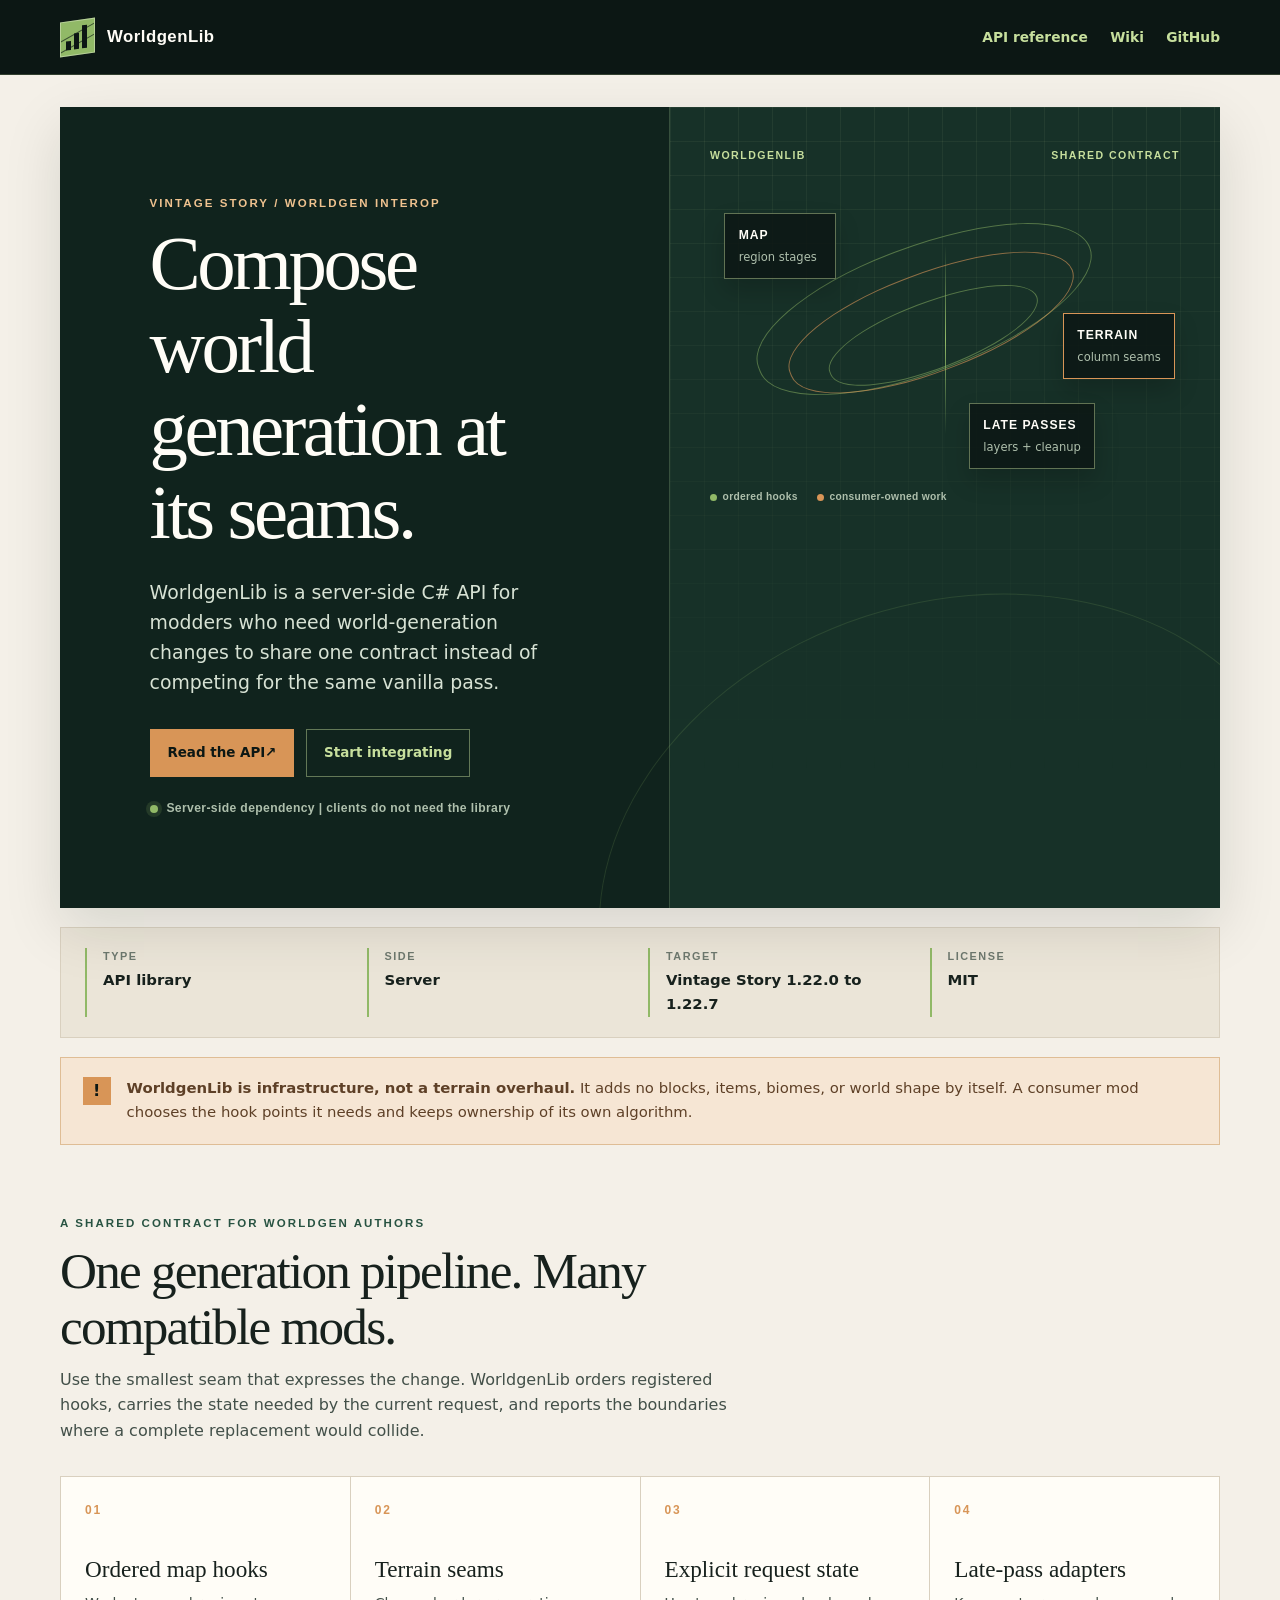
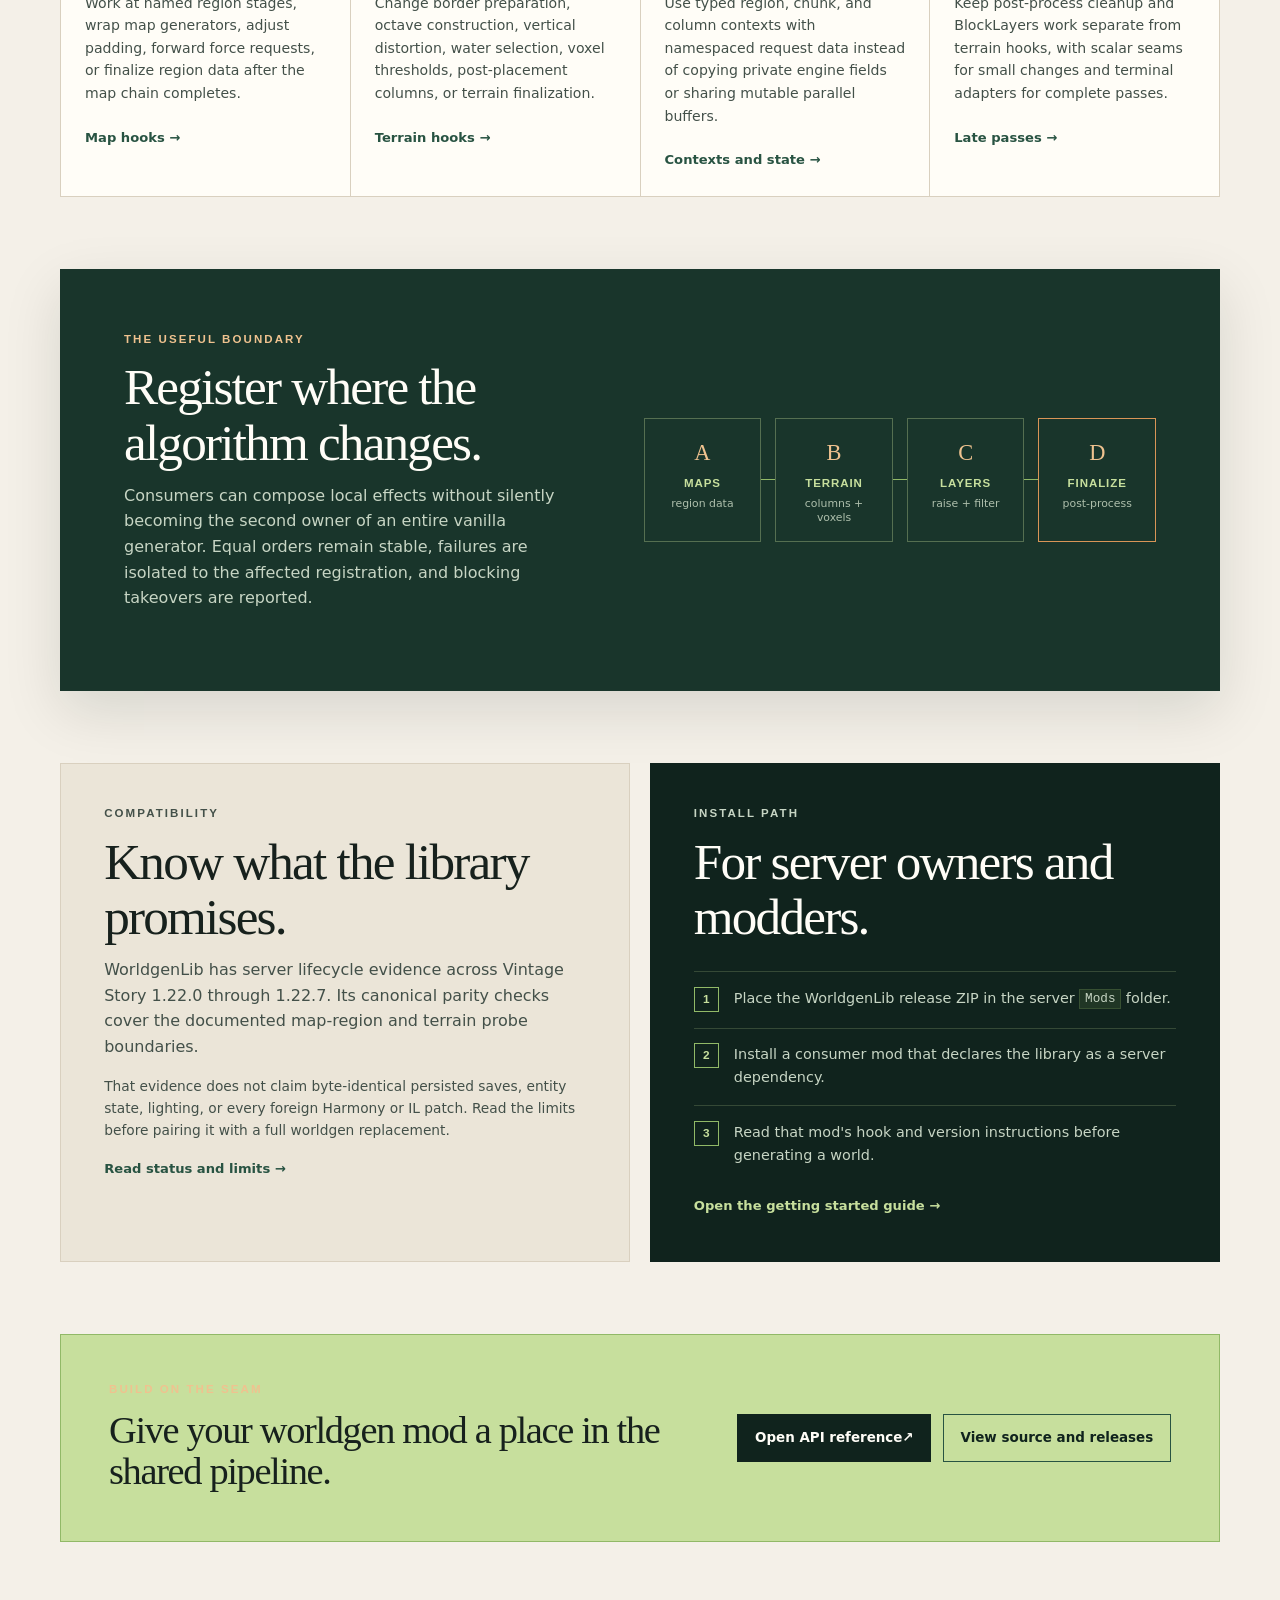
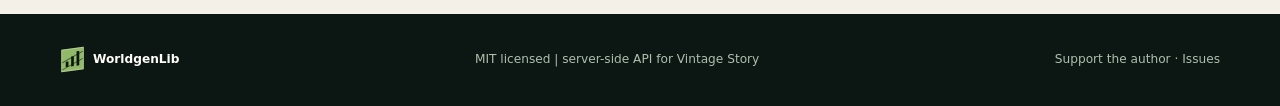
==== docs/site/index.html @ e20d373a "Add WorldgenLib GitHub Pages landing page" ====
<!doctype html>
<html lang="en">
<head>
  <meta charset="utf-8">
  <meta name="viewport" content="width=device-width, initial-scale=1">
  <meta name="description" content="WorldgenLib is a server-side API for Vintage Story modders to compose compatible world generation.">
  <meta name="theme-color" content="#10231d">
  <meta property="og:title" content="WorldgenLib | Worldgen interop for Vintage Story">
  <meta property="og:description" content="A server-side C# API for composing compatible world-generation mods through ordered hook points.">
  <meta property="og:type" content="website">
  <title>WorldgenLib | Worldgen interop for Vintage Story</title>
  <link rel="stylesheet" href="worldgenlib.css">
</head>
<body>
  <a class="skip-link" href="#content">Skip to content</a>

  <header class="site-header">
    <div class="site-header__inner">
      <a class="brand" href="./" aria-label="WorldgenLib home">
        <span class="brand__mark" aria-hidden="true">
          <span></span><span></span><span></span>
        </span>
        <span class="brand__name">WorldgenLib</span>
      </a>
      <nav class="site-nav" aria-label="Primary navigation">
        <a href="./api/index.html">API reference</a>
        <a href="https://github.com/Zaldaryon/WorldgenLib/wiki">Wiki</a>
        <a href="https://github.com/Zaldaryon/WorldgenLib">GitHub</a>
      </nav>
    </div>
  </header>

  <main id="content" class="page-shell">
    <section class="hero" aria-labelledby="hero-title">
      <div class="hero__copy">
        <p class="eyebrow">Vintage Story / worldgen interop</p>
        <h1 id="hero-title">Compose world generation at its seams.</h1>
        <p class="hero__lede">WorldgenLib is a server-side C# API for modders who need world-generation changes to share one contract instead of competing for the same vanilla pass.</p>
        <div class="hero__actions">
          <a class="button button--primary" href="./api/index.html">Read the API <span aria-hidden="true">↗</span></a>
          <a class="button button--quiet" href="https://github.com/Zaldaryon/WorldgenLib/wiki/Getting-Started">Start integrating</a>
        </div>
        <p class="hero__status"><span class="status-dot" aria-hidden="true"></span> Server-side dependency | clients do not need the library</p>
      </div>

      <div class="hero__diagram" aria-label="WorldgenLib connects map, terrain, and late world-generation passes">
        <div class="diagram__topline"><span>WORLDGENLIB</span><span>SHARED CONTRACT</span></div>
        <div class="diagram__field">
          <span class="contour contour--one" aria-hidden="true"></span>
          <span class="contour contour--two" aria-hidden="true"></span>
          <span class="contour contour--three" aria-hidden="true"></span>
          <div class="diagram__axis" aria-hidden="true"></div>
          <div class="diagram__node diagram__node--map"><strong>MAP</strong><small>region stages</small></div>
          <div class="diagram__node diagram__node--terrain"><strong>TERRAIN</strong><small>column seams</small></div>
          <div class="diagram__node diagram__node--late"><strong>LATE PASSES</strong><small>layers + cleanup</small></div>
        </div>
        <div class="diagram__legend"><span><i class="legend-dot legend-dot--green"></i> ordered hooks</span><span><i class="legend-dot legend-dot--amber"></i> consumer-owned work</span></div>
      </div>
    </section>

    <section class="meta-strip" aria-label="WorldgenLib details">
      <dl class="meta-strip__list">
        <div><dt>Type</dt><dd>API library</dd></div>
        <div><dt>Side</dt><dd>Server</dd></div>
        <div><dt>Target</dt><dd>Vintage Story 1.22.0 to 1.22.7</dd></div>
        <div><dt>License</dt><dd>MIT</dd></div>
      </dl>
    </section>

    <section class="notice" aria-label="Library notice">
      <span class="notice__mark" aria-hidden="true">!</span>
      <p><strong>WorldgenLib is infrastructure, not a terrain overhaul.</strong> It adds no blocks, items, biomes, or world shape by itself. A consumer mod chooses the hook points it needs and keeps ownership of its own algorithm.</p>
    </section>

    <section class="section" aria-labelledby="what-title">
      <div class="section-heading">
        <p class="eyebrow eyebrow--dark">A shared contract for worldgen authors</p>
        <h2 id="what-title">One generation pipeline. Many compatible mods.</h2>
        <p>Use the smallest seam that expresses the change. WorldgenLib orders registered hooks, carries the state needed by the current request, and reports the boundaries where a complete replacement would collide.</p>
      </div>

      <div class="feature-grid">
        <article class="feature-card">
          <div class="feature-card__index">01</div>
          <h3>Ordered map hooks</h3>
          <p>Work at named region stages, wrap map generators, adjust padding, forward force requests, or finalize region data after the map chain completes.</p>
          <a href="https://github.com/Zaldaryon/WorldgenLib/wiki/Map-Hooks">Map hooks <span aria-hidden="true">→</span></a>
        </article>
        <article class="feature-card">
          <div class="feature-card__index">02</div>
          <h3>Terrain seams</h3>
          <p>Change border preparation, octave construction, vertical distortion, water selection, voxel thresholds, post-placement columns, or terrain finalization.</p>
          <a href="https://github.com/Zaldaryon/WorldgenLib/wiki/Terrain-Hooks">Terrain hooks <span aria-hidden="true">→</span></a>
        </article>
        <article class="feature-card">
          <div class="feature-card__index">03</div>
          <h3>Explicit request state</h3>
          <p>Use typed region, chunk, and column contexts with namespaced request data instead of copying private engine fields or sharing mutable parallel buffers.</p>
          <a href="https://github.com/Zaldaryon/WorldgenLib/wiki/Contexts-and-State">Contexts and state <span aria-hidden="true">→</span></a>
        </article>
        <article class="feature-card">
          <div class="feature-card__index">04</div>
          <h3>Late-pass adapters</h3>
          <p>Keep post-process cleanup and BlockLayers work separate from terrain hooks, with scalar seams for small changes and terminal adapters for complete passes.</p>
          <a href="https://github.com/Zaldaryon/WorldgenLib/wiki/BlockLayers-and-PostProcess">Late passes <span aria-hidden="true">→</span></a>
        </article>
      </div>
    </section>

    <section class="pipeline-panel" aria-labelledby="pipeline-title">
      <div class="pipeline-panel__intro">
        <p class="eyebrow">The useful boundary</p>
        <h2 id="pipeline-title">Register where the algorithm changes.</h2>
        <p>Consumers can compose local effects without silently becoming the second owner of an entire vanilla generator. Equal orders remain stable, failures are isolated to the affected registration, and blocking takeovers are reported.</p>
      </div>
      <div class="pipeline-rail" role="list" aria-label="WorldgenLib generation stages">
        <div class="pipeline-step" role="listitem"><span class="pipeline-step__number">A</span><strong>MAPS</strong><small>region data</small></div>
        <span class="pipeline-connector" aria-hidden="true"></span>
        <div class="pipeline-step" role="listitem"><span class="pipeline-step__number">B</span><strong>TERRAIN</strong><small>columns + voxels</small></div>
        <span class="pipeline-connector" aria-hidden="true"></span>
        <div class="pipeline-step" role="listitem"><span class="pipeline-step__number">C</span><strong>LAYERS</strong><small>raise + filter</small></div>
        <span class="pipeline-connector" aria-hidden="true"></span>
        <div class="pipeline-step" role="listitem"><span class="pipeline-step__number">D</span><strong>FINALIZE</strong><small>post-process</small></div>
      </div>
    </section>

    <section class="split-section" aria-label="Compatibility and installation">
      <article class="paper-card">
        <p class="eyebrow eyebrow--dark">Compatibility</p>
        <h2>Know what the library promises.</h2>
        <p>WorldgenLib has server lifecycle evidence across Vintage Story 1.22.0 through 1.22.7. Its canonical parity checks cover the documented map-region and terrain probe boundaries.</p>
        <p class="muted">That evidence does not claim byte-identical persisted saves, entity state, lighting, or every foreign Harmony or IL patch. Read the limits before pairing it with a full worldgen replacement.</p>
        <a class="text-link" href="https://github.com/Zaldaryon/WorldgenLib/wiki/Status-and-Limits">Read status and limits <span aria-hidden="true">→</span></a>
      </article>
      <article class="paper-card paper-card--dark">
        <p class="eyebrow">Install path</p>
        <h2>For server owners and modders.</h2>
        <ol class="steps-list">
          <li><span>1</span><p>Place the WorldgenLib release ZIP in the server <code>Mods</code> folder.</p></li>
          <li><span>2</span><p>Install a consumer mod that declares the library as a server dependency.</p></li>
          <li><span>3</span><p>Read that mod's hook and version instructions before generating a world.</p></li>
        </ol>
        <a class="text-link text-link--light" href="https://github.com/Zaldaryon/WorldgenLib/wiki/Getting-Started">Open the getting started guide <span aria-hidden="true">→</span></a>
      </article>
    </section>

    <section class="cta-panel" aria-labelledby="cta-title">
      <div>
        <p class="eyebrow">Build on the seam</p>
        <h2 id="cta-title">Give your worldgen mod a place in the shared pipeline.</h2>
      </div>
      <div class="cta-panel__actions">
        <a class="button button--primary" href="./api/index.html">Open API reference <span aria-hidden="true">↗</span></a>
        <a class="button button--outline" href="https://github.com/Zaldaryon/WorldgenLib">View source and releases</a>
      </div>
    </section>
  </main>

  <footer class="site-footer">
    <div class="site-footer__inner">
      <span class="footer-brand"><span class="brand__mark brand__mark--small" aria-hidden="true"><span></span><span></span><span></span></span> WorldgenLib</span>
      <span>MIT licensed | server-side API for Vintage Story</span>
      <span><a href="https://ko-fi.com/zaldaryon">Support the author</a> <span aria-hidden="true">·</span> <a href="https://github.com/Zaldaryon/WorldgenLib/issues">Issues</a></span>
    </div>
  </footer>
</body>
</html>
---- docs/site/worldgenlib.css ----
:root {
  --forest-950: #0c1714;
  --forest-900: #10231d;
  --forest-800: #19352b;
  --forest-700: #285342;
  --moss-500: #91b967;
  --moss-300: #c7df9d;
  --amber-500: #d89557;
  --amber-300: #efc28f;
  --paper-100: #f4f0e8;
  --paper-200: #ebe5d8;
  --paper-300: #d9d0bf;
  --ink-900: #17211d;
  --ink-700: #435049;
  --ink-500: #6d786e;
  --white: #fffdf7;
  --shadow: 0 20px 55px rgba(12, 23, 20, .12);
  color-scheme: light;
  font-family: "Segoe UI", Aptos, system-ui, sans-serif;
  font-synthesis: none;
}

* {
  box-sizing: border-box;
}

html {
  scroll-behavior: smooth;
}

body {
  margin: 0;
  background: var(--paper-100);
  color: var(--ink-900);
  line-height: 1.6;
  text-rendering: optimizeLegibility;
}

a {
  color: inherit;
}

a:focus-visible,
button:focus-visible {
  outline: 3px solid var(--amber-500);
  outline-offset: 4px;
}

.skip-link {
  position: absolute;
  top: -4rem;
  left: 1rem;
  z-index: 10;
  padding: .65rem .9rem;
  background: var(--amber-300);
  color: var(--forest-950);
  font-weight: 800;
}

.skip-link:focus {
  top: 1rem;
}

.site-header {
  background: var(--forest-950);
  color: var(--white);
  border-bottom: 1px solid rgba(199, 223, 157, .2);
}

.site-header__inner,
.page-shell,
.site-footer__inner {
  width: min(1160px, calc(100% - 3rem));
  margin: 0 auto;
}

.site-header__inner {
  display: flex;
  align-items: center;
  justify-content: space-between;
  min-height: 74px;
  gap: 2rem;
}

.brand,
.site-nav,
.hero__actions,
.diagram__topline,
.diagram__legend,
.cta-panel__actions,
.site-footer__inner,
.footer-brand {
  display: flex;
  align-items: center;
}

.brand {
  gap: .75rem;
  color: var(--white);
  text-decoration: none;
  font-family: "Arial Narrow", "Segoe UI", sans-serif;
  font-weight: 800;
  letter-spacing: .03em;
}

.brand__name {
  font-size: 1.05rem;
}

.brand__mark {
  position: relative;
  display: inline-flex;
  align-items: end;
  gap: 3px;
  width: 35px;
  height: 35px;
  padding: 5px;
  overflow: hidden;
  background: var(--moss-500);
  border: 1px solid rgba(255, 253, 247, .35);
  transform: skewY(-8deg);
}

.brand__mark::before,
.brand__mark::after {
  position: absolute;
  content: "";
  left: -8px;
  width: 54px;
  border-top: 1px solid rgba(12, 23, 20, .65);
  transform: rotate(-23deg);
}

.brand__mark::before {
  top: 10px;
}

.brand__mark::after {
  top: 21px;
}

.brand__mark span {
  position: relative;
  z-index: 1;
  display: block;
  width: 5px;
  background: var(--forest-950);
}

.brand__mark span:nth-child(1) { height: 9px; }
.brand__mark span:nth-child(2) { height: 16px; }
.brand__mark span:nth-child(3) { height: 23px; }

.brand__mark--small {
  width: 25px;
  height: 25px;
  padding: 4px;
  margin-right: .5rem;
  transform: skewY(-8deg) scale(.9);
}

.brand__mark--small::before,
.brand__mark--small::after {
  width: 40px;
}

.brand__mark--small::before { top: 8px; }
.brand__mark--small::after { top: 16px; }
.brand__mark--small span { width: 4px; }
.brand__mark--small span:nth-child(1) { height: 6px; }
.brand__mark--small span:nth-child(2) { height: 11px; }
.brand__mark--small span:nth-child(3) { height: 16px; }

.site-nav {
  gap: 1.4rem;
  color: var(--moss-300);
  font-size: .86rem;
  font-weight: 650;
}

.site-nav a,
.site-footer a {
  text-decoration: none;
}

.site-nav a:hover,
.site-footer a:hover {
  color: var(--amber-300);
}

.page-shell {
  padding: 2rem 0 4.5rem;
}

.hero {
  position: relative;
  display: grid;
  grid-template-columns: minmax(0, 1.05fr) minmax(340px, .95fr);
  min-height: 500px;
  overflow: hidden;
  background: var(--forest-900);
  color: var(--white);
  box-shadow: var(--shadow);
}

.hero::after {
  position: absolute;
  right: -8%;
  bottom: -32%;
  width: 62%;
  height: 70%;
  content: "";
  border: 1px solid rgba(145, 185, 103, .16);
  border-radius: 50%;
  transform: rotate(-18deg);
  pointer-events: none;
}

.hero__copy {
  position: relative;
  z-index: 1;
  align-self: center;
  padding: clamp(2.4rem, 7vw, 5.8rem);
}

.eyebrow {
  margin: 0 0 .8rem;
  color: var(--amber-300);
  font-family: "Arial Narrow", "Segoe UI", sans-serif;
  font-size: .72rem;
  font-weight: 800;
  letter-spacing: .18em;
  line-height: 1.2;
  text-transform: uppercase;
}

.eyebrow--dark {
  color: var(--forest-700);
}

h1,
h2,
h3,
p {
  margin-top: 0;
}

h1,
h2,
h3 {
  font-family: Georgia, "Times New Roman", serif;
  font-weight: 500;
  line-height: 1.08;
}

h1 {
  max-width: 650px;
  margin-bottom: 1.35rem;
  font-size: clamp(3rem, 6vw, 5.65rem);
  letter-spacing: -.045em;
}

.hero__lede {
  max-width: 590px;
  margin-bottom: 2rem;
  color: #d7e2d4;
  font-size: clamp(1rem, 1.5vw, 1.18rem);
}

.hero__actions {
  flex-wrap: wrap;
  gap: .75rem;
  margin-bottom: 1.4rem;
}

.button {
  display: inline-flex;
  align-items: center;
  justify-content: center;
  min-height: 44px;
  padding: .75rem 1.05rem;
  border: 1px solid transparent;
  font-size: .84rem;
  font-weight: 800;
  text-decoration: none;
  transition: transform .18s ease, background-color .18s ease, border-color .18s ease;
}

.button:hover {
  transform: translateY(-2px);
}

.button--primary {
  background: var(--amber-500);
  color: var(--forest-950);
}

.button--primary:hover {
  background: var(--amber-300);
}

.button--quiet {
  border-color: rgba(199, 223, 157, .45);
  color: var(--moss-300);
}

.button--quiet:hover {
  border-color: var(--moss-300);
  color: var(--white);
}

.button--outline {
  border-color: rgba(199, 223, 157, .55);
  color: var(--moss-300);
}

.button--outline:hover {
  border-color: var(--moss-300);
  color: var(--white);
}

.hero__status {
  display: flex;
  align-items: center;
  gap: .55rem;
  margin: 0;
  color: #aebfac;
  font-family: "Arial Narrow", "Segoe UI", sans-serif;
  font-size: .76rem;
  font-weight: 700;
  letter-spacing: .03em;
}

.status-dot {
  width: 8px;
  height: 8px;
  flex: 0 0 auto;
  border-radius: 50%;
  background: var(--moss-500);
  box-shadow: 0 0 0 4px rgba(145, 185, 103, .15);
}

.hero__diagram {
  position: relative;
  min-height: 390px;
  padding: 2.5rem 2.5rem 2rem;
  overflow: hidden;
  background: #173128;
  border-left: 1px solid rgba(199, 223, 157, .18);
}

.hero__diagram::before {
  position: absolute;
  inset: 0;
  content: "";
  background-image: linear-gradient(rgba(199, 223, 157, .07) 1px, transparent 1px), linear-gradient(90deg, rgba(199, 223, 157, .07) 1px, transparent 1px);
  background-size: 34px 34px;
  mask-image: linear-gradient(to bottom, black, transparent 85%);
}

.diagram__topline,
.diagram__legend {
  position: relative;
  z-index: 2;
  justify-content: space-between;
  color: var(--moss-300);
  font-family: "Arial Narrow", "Segoe UI", sans-serif;
  font-size: .66rem;
  font-weight: 800;
  letter-spacing: .14em;
}

.diagram__field {
  position: relative;
  height: 295px;
  margin: 1.4rem 0 .5rem;
}

.diagram__axis {
  position: absolute;
  top: 20%;
  bottom: 16%;
  left: 50%;
  width: 1px;
  background: linear-gradient(to bottom, transparent, var(--moss-500), transparent);
}

.contour {
  position: absolute;
  display: block;
  border: 1px solid rgba(145, 185, 103, .5);
  border-radius: 47% 53% 49% 51%;
  transform: rotate(-21deg);
}

.contour--one {
  top: 20%;
  left: 8%;
  width: 75%;
  height: 43%;
}

.contour--two {
  top: 29%;
  left: 15%;
  width: 64%;
  height: 34%;
  border-color: rgba(216, 149, 87, .62);
}

.contour--three {
  top: 39%;
  left: 24%;
  width: 47%;
  height: 23%;
}

.diagram__node {
  position: absolute;
  z-index: 2;
  display: grid;
  gap: .15rem;
  min-width: 112px;
  padding: .75rem .85rem;
  background: rgba(12, 23, 20, .86);
  border: 1px solid rgba(199, 223, 157, .45);
  box-shadow: 0 12px 24px rgba(0, 0, 0, .18);
}

.diagram__node strong {
  color: var(--white);
  font-family: "Arial Narrow", "Segoe UI", sans-serif;
  font-size: .76rem;
  letter-spacing: .08em;
}

.diagram__node small {
  color: #aebfac;
  font-size: .72rem;
}

.diagram__node--map { top: 9%; left: 3%; }
.diagram__node--terrain { top: 43%; right: 1%; border-color: var(--amber-500); }
.diagram__node--late { right: 18%; bottom: 4%; }

.diagram__legend {
  justify-content: flex-start;
  gap: 1.2rem;
  color: #aebfac;
  font-size: .64rem;
  letter-spacing: .03em;
  text-transform: none;
}

.diagram__legend span {
  display: inline-flex;
  align-items: center;
  gap: .35rem;
}

.legend-dot {
  display: inline-block;
  width: 7px;
  height: 7px;
  border-radius: 50%;
}

.legend-dot--green { background: var(--moss-500); }
.legend-dot--amber { background: var(--amber-500); }

.meta-strip {
  margin: 1.2rem 0;
  padding: 1.25rem 1.5rem;
  background: var(--paper-200);
  border: 1px solid var(--paper-300);
}

.meta-strip__list {
  display: grid;
  grid-template-columns: repeat(4, 1fr);
  gap: 1rem;
  margin: 0;
}

.meta-strip__list > div {
  padding-left: 1rem;
  border-left: 2px solid var(--moss-500);
}

.meta-strip dt {
  margin-bottom: .2rem;
  color: var(--ink-500);
  font-family: "Arial Narrow", "Segoe UI", sans-serif;
  font-size: .68rem;
  font-weight: 800;
  letter-spacing: .14em;
  text-transform: uppercase;
}

.meta-strip dd {
  margin: 0;
  font-size: .93rem;
  font-weight: 700;
}

.notice {
  display: grid;
  grid-template-columns: auto 1fr;
  align-items: start;
  gap: 1rem;
  margin: 0 0 4.5rem;
  padding: 1.2rem 1.35rem;
  background: #f6e6d4;
  border: 1px solid #dfbd95;
  color: #5e4027;
}

.notice__mark {
  display: grid;
  width: 28px;
  height: 28px;
  place-items: center;
  background: var(--amber-500);
  color: var(--forest-950);
  font-weight: 900;
}

.notice p {
  margin: 0;
  font-size: .93rem;
}

.section {
  margin-bottom: 4.5rem;
}

.section-heading {
  max-width: 780px;
  margin-bottom: 2rem;
}

.section-heading h2,
.pipeline-panel h2,
.paper-card h2,
.cta-panel h2 {
  margin-bottom: .8rem;
  font-size: clamp(2rem, 4vw, 3.2rem);
  letter-spacing: -.035em;
}

.section-heading > p:last-child,
.pipeline-panel__intro > p:last-child,
.paper-card > p,
.cta-panel > div:first-child p:last-child {
  max-width: 680px;
  color: var(--ink-700);
}

.feature-grid {
  display: grid;
  grid-template-columns: repeat(4, 1fr);
  gap: 1px;
  background: var(--paper-300);
  border: 1px solid var(--paper-300);
}

.feature-card {
  min-height: 275px;
  padding: 1.5rem;
  background: var(--white);
}

.feature-card__index {
  margin-bottom: 2.3rem;
  color: var(--amber-500);
  font-family: "Arial Narrow", "Segoe UI", sans-serif;
  font-size: .75rem;
  font-weight: 800;
  letter-spacing: .16em;
}

.feature-card h3 {
  margin-bottom: .65rem;
  font-size: 1.45rem;
}

.feature-card p {
  margin-bottom: 1.2rem;
  color: var(--ink-700);
  font-size: .88rem;
}

.feature-card a,
.text-link {
  color: var(--forest-700);
  font-size: .82rem;
  font-weight: 800;
  text-decoration: none;
}

.feature-card a:hover,
.text-link:hover {
  color: var(--amber-500);
}

.pipeline-panel {
  display: grid;
  grid-template-columns: minmax(0, .95fr) minmax(0, 1.05fr);
  gap: 3.5rem;
  align-items: center;
  margin-bottom: 4.5rem;
  padding: clamp(2rem, 5vw, 4rem);
  background: var(--forest-800);
  color: var(--white);
  box-shadow: var(--shadow);
}

.pipeline-panel__intro > p:last-child {
  color: #c7d5c4;
}

.pipeline-rail {
  display: flex;
  align-items: stretch;
  justify-content: center;
}

.pipeline-step {
  display: grid;
  flex: 1 1 0;
  gap: .25rem;
  align-content: start;
  min-width: 0;
  padding: 1rem .75rem;
  border: 1px solid rgba(199, 223, 157, .34);
  text-align: center;
}

.pipeline-step:nth-of-type(4) {
  border-color: var(--amber-500);
}

.pipeline-step__number {
  color: var(--amber-300);
  font-family: Georgia, "Times New Roman", serif;
  font-size: 1.4rem;
}

.pipeline-step strong {
  color: var(--moss-300);
  font-family: "Arial Narrow", "Segoe UI", sans-serif;
  font-size: .72rem;
  letter-spacing: .08em;
}

.pipeline-step small {
  color: #aebfac;
  font-size: .68rem;
  line-height: 1.3;
}

.pipeline-connector {
  align-self: center;
  width: 14px;
  height: 1px;
  flex: 0 0 14px;
  background: var(--moss-500);
}

.split-section {
  display: grid;
  grid-template-columns: repeat(2, 1fr);
  gap: 1.2rem;
  margin-bottom: 4.5rem;
}

.paper-card {
  padding: clamp(1.5rem, 4vw, 2.7rem);
  background: var(--paper-200);
  border: 1px solid var(--paper-300);
}

.paper-card--dark {
  background: var(--forest-900);
  border-color: var(--forest-900);
  color: var(--white);
}

.paper-card--dark > p,
.paper-card--dark .muted {
  color: #c7d5c4;
}

.muted {
  color: var(--ink-500);
  font-size: .86rem;
}

.steps-list {
  display: grid;
  gap: 1rem;
  margin: 1.7rem 0 1.6rem;
  padding: 0;
  list-style: none;
}

.steps-list li {
  display: grid;
  grid-template-columns: 28px 1fr;
  gap: .75rem;
  align-items: start;
  border-top: 1px solid rgba(199, 223, 157, .2);
  padding-top: .9rem;
}

.steps-list li > span {
  display: grid;
  width: 25px;
  height: 25px;
  place-items: center;
  border: 1px solid var(--moss-500);
  color: var(--moss-300);
  font-family: "Arial Narrow", "Segoe UI", sans-serif;
  font-size: .74rem;
  font-weight: 800;
}

.steps-list p {
  margin: 0;
  color: #c7d5c4;
  font-size: .9rem;
}

code {
  padding: .08rem .3rem;
  background: rgba(145, 185, 103, .12);
  border: 1px solid rgba(145, 185, 103, .2);
  font-family: "Cascadia Code", Consolas, monospace;
  font-size: .88em;
}

.text-link--light {
  color: var(--moss-300);
}

.text-link--light:hover {
  color: var(--amber-300);
}

.cta-panel {
  display: flex;
  align-items: center;
  justify-content: space-between;
  gap: 2rem;
  padding: clamp(1.7rem, 4vw, 3rem);
  background: var(--moss-300);
  border: 1px solid var(--moss-500);
}

.cta-panel h2 {
  max-width: 650px;
  margin-bottom: 0;
  font-size: clamp(1.8rem, 3vw, 2.7rem);
}

.cta-panel__actions {
  flex: 0 0 auto;
  flex-wrap: wrap;
  justify-content: end;
  gap: .7rem;
}

.cta-panel .button--primary {
  background: var(--forest-900);
  color: var(--white);
}

.cta-panel .button--primary:hover {
  background: var(--forest-700);
}

.cta-panel .button--outline {
  border-color: var(--forest-700);
  color: var(--forest-900);
}

.cta-panel .button--outline:hover {
  border-color: var(--forest-900);
}

.site-footer {
  background: var(--forest-950);
  color: #aebfac;
}

.site-footer__inner {
  justify-content: space-between;
  gap: 1rem;
  min-height: 92px;
  font-size: .76rem;
}

.footer-brand {
  color: var(--white);
  font-weight: 800;
}

@media (max-width: 900px) {
  .hero {
    grid-template-columns: 1fr;
  }

  .hero__diagram {
    min-height: 380px;
    border-top: 1px solid rgba(199, 223, 157, .18);
    border-left: 0;
  }

  .feature-grid {
    grid-template-columns: repeat(2, 1fr);
  }

  .pipeline-panel {
    grid-template-columns: 1fr;
    gap: 2rem;
  }
}

@media (max-width: 640px) {
  .site-header__inner,
  .page-shell,
  .site-footer__inner {
    width: min(100% - 1.5rem, 1160px);
  }

  .site-header__inner {
    min-height: 66px;
  }

  .site-nav {
    gap: .75rem;
    font-size: .72rem;
  }

  .site-nav a:nth-child(2) {
    display: none;
  }

  .page-shell {
    padding-top: .75rem;
  }

  .hero__copy {
    padding: 2.5rem 1.5rem 2.2rem;
  }

  h1 {
    font-size: clamp(2.65rem, 14vw, 4rem);
  }

  .hero__diagram {
    min-height: 350px;
    padding: 1.5rem 1rem 1.2rem;
  }

  .diagram__field {
    height: 260px;
  }

  .diagram__node {
    min-width: 95px;
    padding: .55rem .6rem;
  }

  .diagram__node--map { left: 0; }
  .diagram__node--terrain { right: 0; }
  .diagram__node--late { right: 12%; }

  .diagram__legend {
    gap: .7rem;
    font-size: .58rem;
  }

  .meta-strip {
    padding: 1rem;
  }

  .meta-strip__list {
    grid-template-columns: repeat(2, 1fr);
    gap: 1rem .7rem;
  }

  .meta-strip__list > div {
    padding-left: .7rem;
  }

  .notice,
  .section,
  .pipeline-panel,
  .split-section {
    margin-bottom: 3rem;
  }

  .feature-grid,
  .split-section {
    grid-template-columns: 1fr;
  }

  .feature-card {
    min-height: 0;
  }

  .feature-card__index {
    margin-bottom: 1.1rem;
  }

  .pipeline-panel {
    padding: 1.5rem 1rem;
  }

  .pipeline-rail {
    display: grid;
    grid-template-columns: 1fr 1fr;
    gap: .6rem;
  }

  .pipeline-step {
    min-height: 108px;
  }

  .pipeline-connector {
    display: none;
  }

  .cta-panel,
  .site-footer__inner {
    align-items: flex-start;
    flex-direction: column;
  }

  .cta-panel__actions {
    justify-content: start;
  }

  .site-footer__inner {
    justify-content: center;
    padding: 1.4rem 0;
  }
}

@media (prefers-reduced-motion: reduce) {
  html {
    scroll-behavior: auto;
  }

  .button {
    transition: none;
  }

  .button:hover {
    transform: none;
  }
}
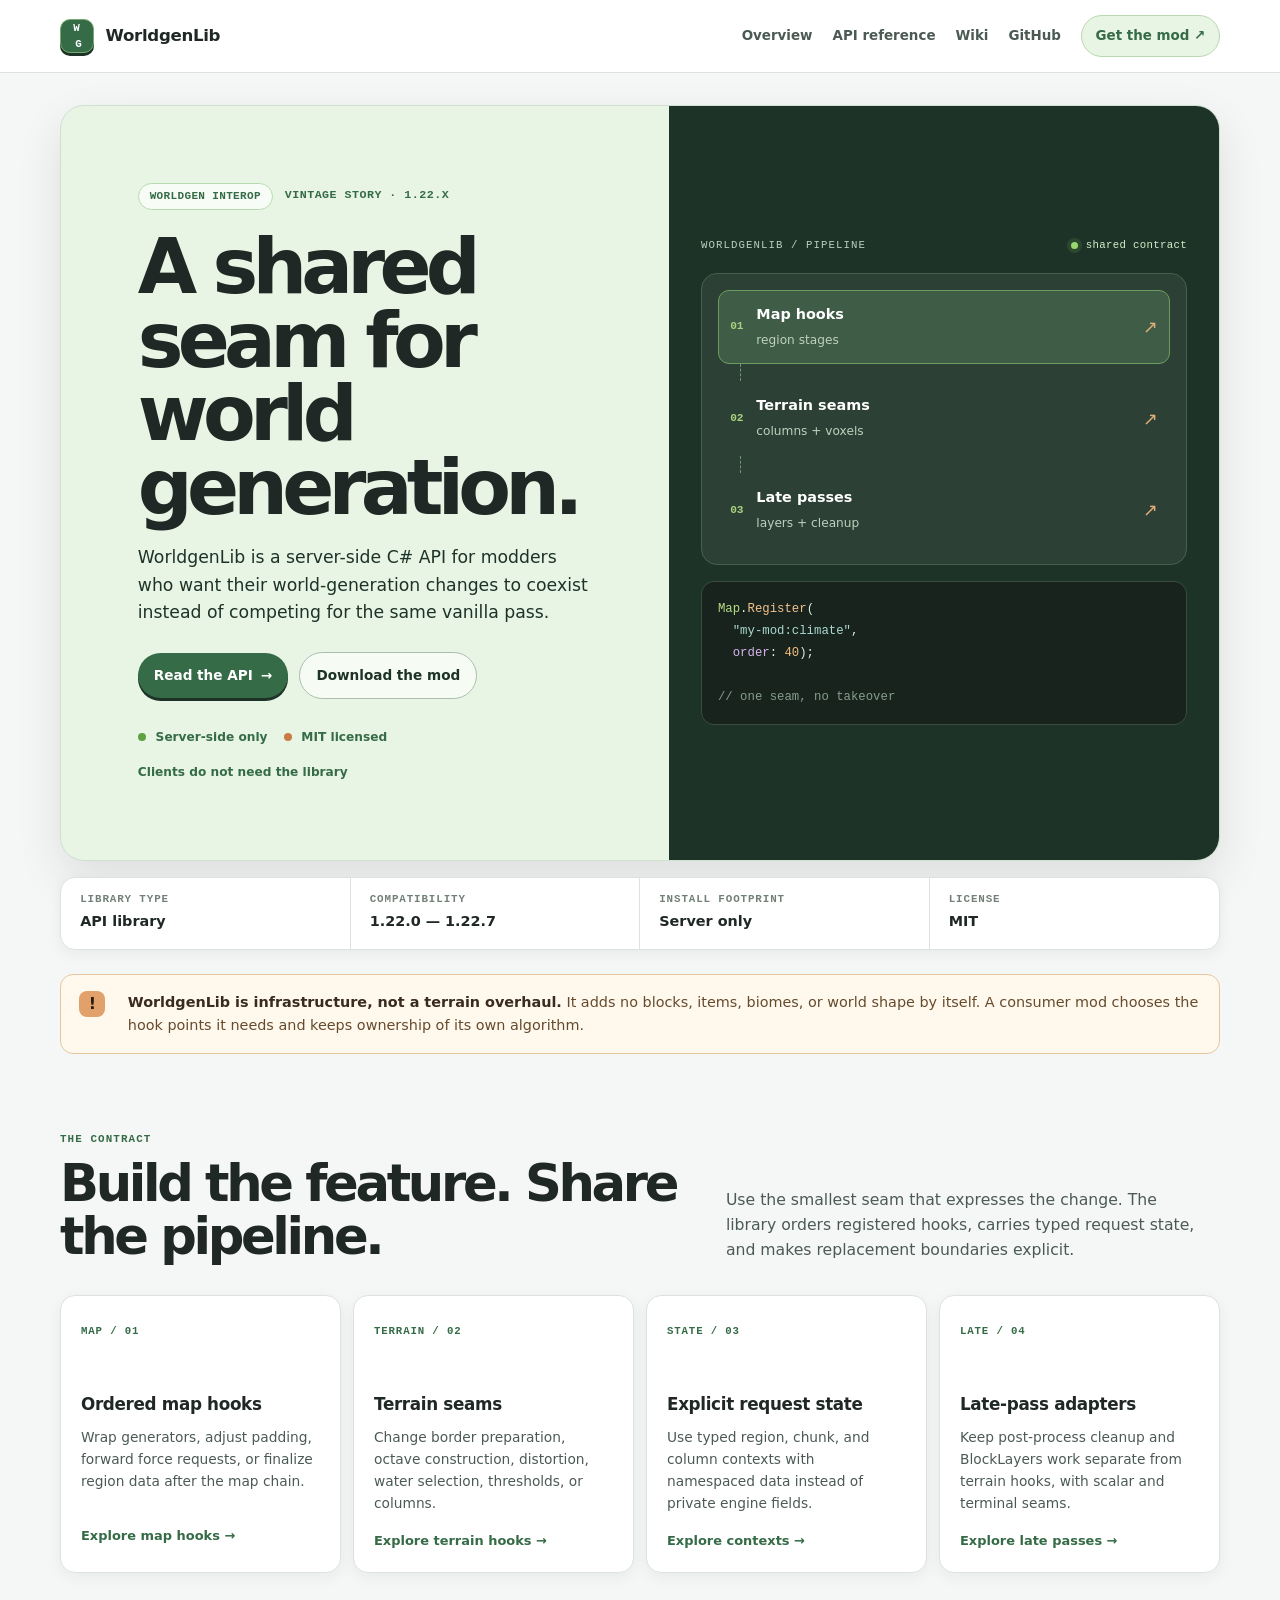
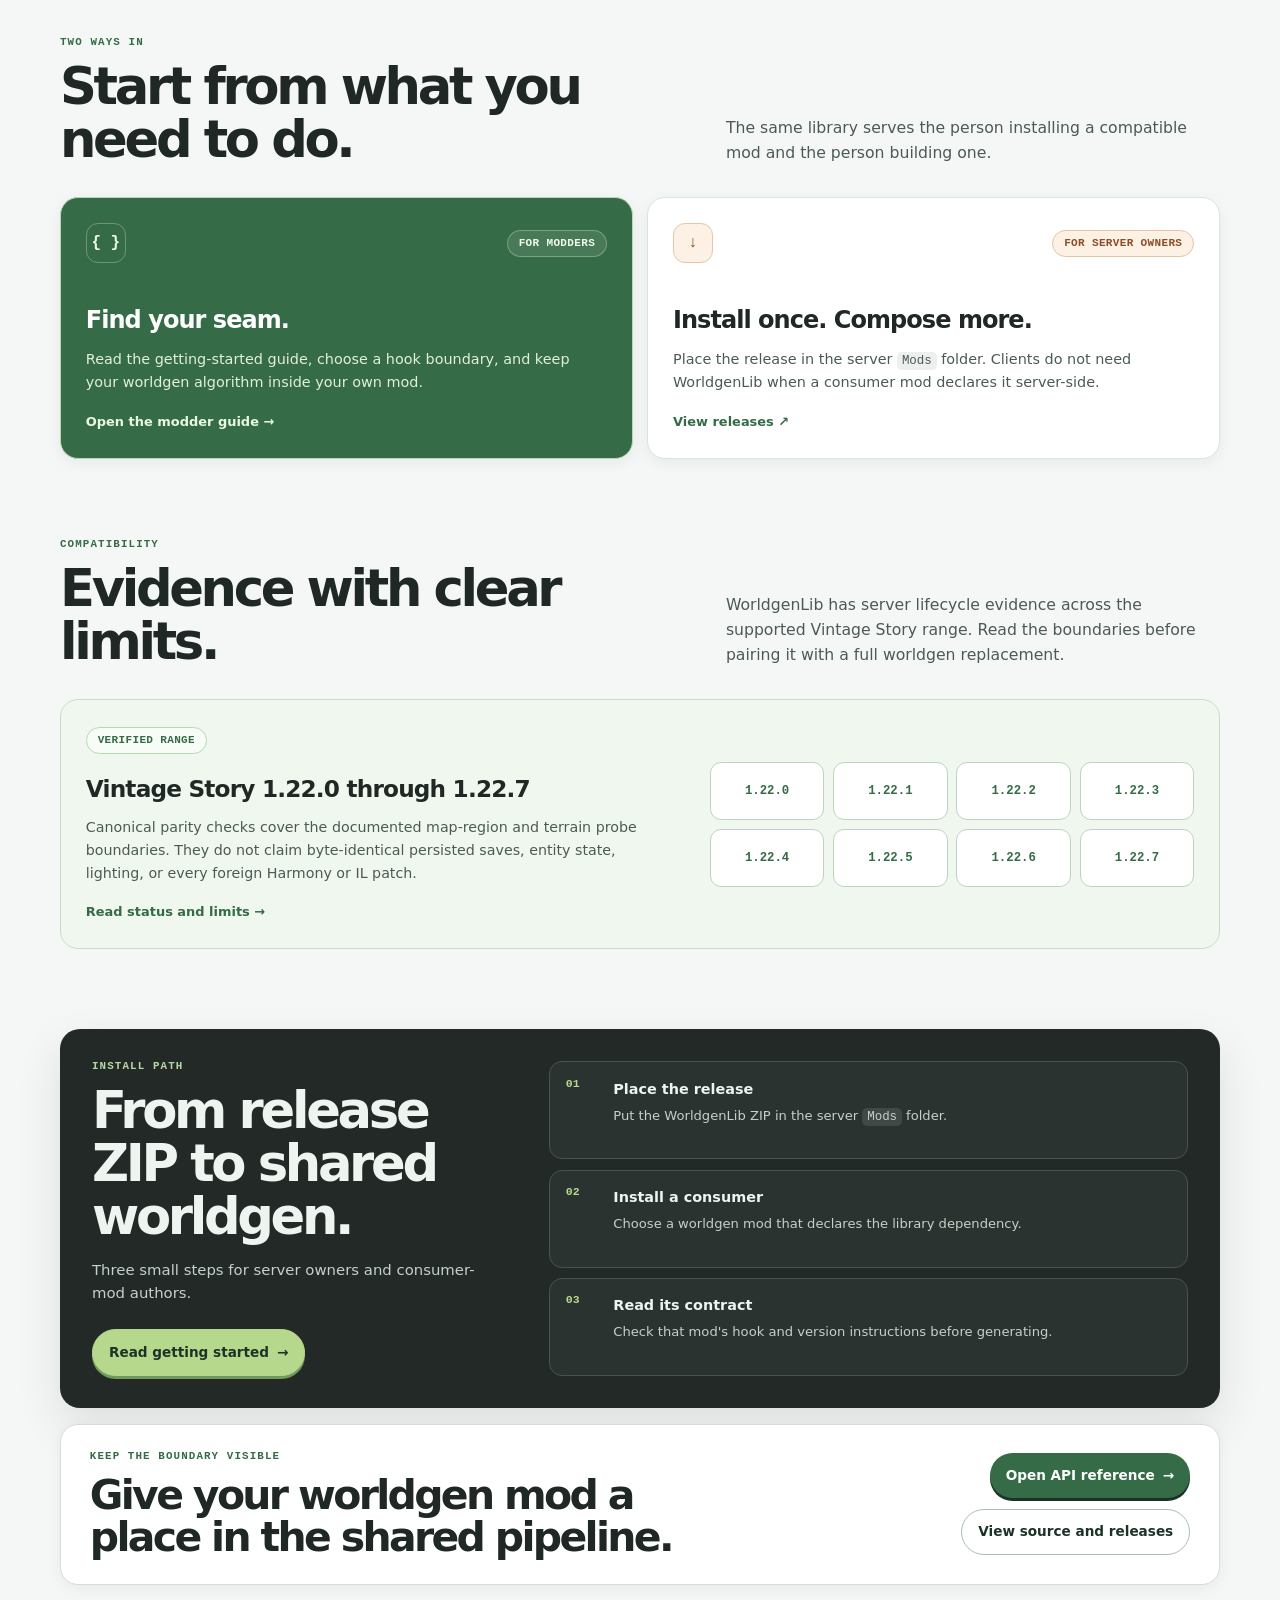
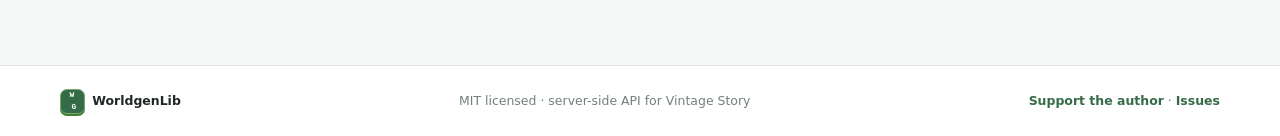
==== commit c934d247: "docs: refresh GitHub Pages with DocFX modern" ====
--- a/docs/site/index.html
+++ b/docs/site/index.html
@@ -4,7 +4,7 @@
   <meta charset="utf-8">
   <meta name="viewport" content="width=device-width, initial-scale=1">
   <meta name="description" content="WorldgenLib is a server-side API for Vintage Story modders to compose compatible world generation.">
-  <meta name="theme-color" content="#10231d">
+  <meta name="theme-color" content="#f5f7f6">
   <meta property="og:title" content="WorldgenLib | Worldgen interop for Vintage Story">
   <meta property="og:description" content="A server-side C# API for composing compatible world-generation mods through ordered hook points.">
   <meta property="og:type" content="website">
@@ -17,151 +17,102 @@
   <header class="site-header">
     <div class="site-header__inner">
       <a class="brand" href="./" aria-label="WorldgenLib home">
-        <span class="brand__mark" aria-hidden="true">
-          <span></span><span></span><span></span>
-        </span>
+        <span class="brand__mark" aria-hidden="true"><span>W</span><span>G</span></span>
         <span class="brand__name">WorldgenLib</span>
       </a>
       <nav class="site-nav" aria-label="Primary navigation">
+        <a href="#overview">Overview</a>
         <a href="./api/index.html">API reference</a>
         <a href="https://github.com/Zaldaryon/WorldgenLib/wiki">Wiki</a>
         <a href="https://github.com/Zaldaryon/WorldgenLib">GitHub</a>
+        <a class="site-nav__button" href="https://github.com/Zaldaryon/WorldgenLib/releases">Get the mod <span aria-hidden="true">↗</span></a>
       </nav>
     </div>
   </header>
 
   <main id="content" class="page-shell">
-    <section class="hero" aria-labelledby="hero-title">
+    <section id="overview" class="hero" aria-labelledby="hero-title">
       <div class="hero__copy">
-        <p class="eyebrow">Vintage Story / worldgen interop</p>
-        <h1 id="hero-title">Compose world generation at its seams.</h1>
-        <p class="hero__lede">WorldgenLib is a server-side C# API for modders who need world-generation changes to share one contract instead of competing for the same vanilla pass.</p>
+        <div class="hero__eyebrow"><span class="pill pill--green">Worldgen interop</span><span>Vintage Story · 1.22.x</span></div>
+        <h1 id="hero-title">A shared seam for world generation.</h1>
+        <p class="hero__lede">WorldgenLib is a server-side C# API for modders who want their world-generation changes to coexist instead of competing for the same vanilla pass.</p>
         <div class="hero__actions">
-          <a class="button button--primary" href="./api/index.html">Read the API <span aria-hidden="true">↗</span></a>
-          <a class="button button--quiet" href="https://github.com/Zaldaryon/WorldgenLib/wiki/Getting-Started">Start integrating</a>
+          <a class="button button--primary" href="./api/index.html">Read the API <span aria-hidden="true">→</span></a>
+          <a class="button button--secondary" href="https://github.com/Zaldaryon/WorldgenLib/releases">Download the mod</a>
         </div>
-        <p class="hero__status"><span class="status-dot" aria-hidden="true"></span> Server-side dependency | clients do not need the library</p>
+        <div class="hero__notes" aria-label="WorldgenLib facts">
+          <span><i class="signal signal--green" aria-hidden="true"></i> Server-side only</span>
+          <span><i class="signal signal--orange" aria-hidden="true"></i> MIT licensed</span>
+          <span>Clients do not need the library</span>
+        </div>
       </div>
 
-      <div class="hero__diagram" aria-label="WorldgenLib connects map, terrain, and late world-generation passes">
-        <div class="diagram__topline"><span>WORLDGENLIB</span><span>SHARED CONTRACT</span></div>
-        <div class="diagram__field">
-          <span class="contour contour--one" aria-hidden="true"></span>
-          <span class="contour contour--two" aria-hidden="true"></span>
-          <span class="contour contour--three" aria-hidden="true"></span>
-          <div class="diagram__axis" aria-hidden="true"></div>
-          <div class="diagram__node diagram__node--map"><strong>MAP</strong><small>region stages</small></div>
-          <div class="diagram__node diagram__node--terrain"><strong>TERRAIN</strong><small>column seams</small></div>
-          <div class="diagram__node diagram__node--late"><strong>LATE PASSES</strong><small>layers + cleanup</small></div>
+      <div class="hero__demo" aria-label="WorldgenLib shared generation pipeline">
+        <div class="demo__header"><span>WORLDGENLIB / PIPELINE</span><span class="demo__status"><i aria-hidden="true"></i> shared contract</span></div>
+        <div class="demo__surface">
+          <div class="demo__stage demo__stage--active"><span class="demo__stage-number">01</span><div><strong>Map hooks</strong><small>region stages</small></div><span class="demo__arrow" aria-hidden="true">↗</span></div>
+          <div class="demo__connector" aria-hidden="true"></div>
+          <div class="demo__stage"><span class="demo__stage-number">02</span><div><strong>Terrain seams</strong><small>columns + voxels</small></div><span class="demo__arrow" aria-hidden="true">↗</span></div>
+          <div class="demo__connector" aria-hidden="true"></div>
+          <div class="demo__stage"><span class="demo__stage-number">03</span><div><strong>Late passes</strong><small>layers + cleanup</small></div><span class="demo__arrow" aria-hidden="true">↗</span></div>
         </div>
-        <div class="diagram__legend"><span><i class="legend-dot legend-dot--green"></i> ordered hooks</span><span><i class="legend-dot legend-dot--amber"></i> consumer-owned work</span></div>
+        <pre class="demo__code"><code><span class="code__keyword">Map</span>.<span class="code__method">Register</span>(
+  <span class="code__string">"my-mod:climate"</span>,
+  <span class="code__property">order</span>: <span class="code__number">40</span>);
+
+<span class="code__comment">// one seam, no takeover</span></code></pre>
       </div>
     </section>
 
-    <section class="meta-strip" aria-label="WorldgenLib details">
-      <dl class="meta-strip__list">
-        <div><dt>Type</dt><dd>API library</dd></div>
-        <div><dt>Side</dt><dd>Server</dd></div>
-        <div><dt>Target</dt><dd>Vintage Story 1.22.0 to 1.22.7</dd></div>
-        <div><dt>License</dt><dd>MIT</dd></div>
-      </dl>
+    <section class="facts" aria-label="WorldgenLib details">
+      <div><span class="facts__label">Library type</span><strong>API library</strong></div>
+      <div><span class="facts__label">Compatibility</span><strong>1.22.0 — 1.22.7</strong></div>
+      <div><span class="facts__label">Install footprint</span><strong>Server only</strong></div>
+      <div><span class="facts__label">License</span><strong>MIT</strong></div>
     </section>
 
-    <section class="notice" aria-label="Library notice">
+    <section class="notice" aria-label="Important library notice">
       <span class="notice__mark" aria-hidden="true">!</span>
       <p><strong>WorldgenLib is infrastructure, not a terrain overhaul.</strong> It adds no blocks, items, biomes, or world shape by itself. A consumer mod chooses the hook points it needs and keeps ownership of its own algorithm.</p>
     </section>
 
-    <section class="section" aria-labelledby="what-title">
+    <section class="content-section" aria-labelledby="contract-title">
       <div class="section-heading">
-        <p class="eyebrow eyebrow--dark">A shared contract for worldgen authors</p>
-        <h2 id="what-title">One generation pipeline. Many compatible mods.</h2>
-        <p>Use the smallest seam that expresses the change. WorldgenLib orders registered hooks, carries the state needed by the current request, and reports the boundaries where a complete replacement would collide.</p>
+        <div><span class="section-kicker">The contract</span><h2 id="contract-title">Build the feature. Share the pipeline.</h2></div>
+        <p>Use the smallest seam that expresses the change. The library orders registered hooks, carries typed request state, and makes replacement boundaries explicit.</p>
       </div>
-
       <div class="feature-grid">
-        <article class="feature-card">
-          <div class="feature-card__index">01</div>
-          <h3>Ordered map hooks</h3>
-          <p>Work at named region stages, wrap map generators, adjust padding, forward force requests, or finalize region data after the map chain completes.</p>
-          <a href="https://github.com/Zaldaryon/WorldgenLib/wiki/Map-Hooks">Map hooks <span aria-hidden="true">→</span></a>
-        </article>
-        <article class="feature-card">
-          <div class="feature-card__index">02</div>
-          <h3>Terrain seams</h3>
-          <p>Change border preparation, octave construction, vertical distortion, water selection, voxel thresholds, post-placement columns, or terrain finalization.</p>
-          <a href="https://github.com/Zaldaryon/WorldgenLib/wiki/Terrain-Hooks">Terrain hooks <span aria-hidden="true">→</span></a>
-        </article>
-        <article class="feature-card">
-          <div class="feature-card__index">03</div>
-          <h3>Explicit request state</h3>
-          <p>Use typed region, chunk, and column contexts with namespaced request data instead of copying private engine fields or sharing mutable parallel buffers.</p>
-          <a href="https://github.com/Zaldaryon/WorldgenLib/wiki/Contexts-and-State">Contexts and state <span aria-hidden="true">→</span></a>
-        </article>
-        <article class="feature-card">
-          <div class="feature-card__index">04</div>
-          <h3>Late-pass adapters</h3>
-          <p>Keep post-process cleanup and BlockLayers work separate from terrain hooks, with scalar seams for small changes and terminal adapters for complete passes.</p>
-          <a href="https://github.com/Zaldaryon/WorldgenLib/wiki/BlockLayers-and-PostProcess">Late passes <span aria-hidden="true">→</span></a>
-        </article>
+        <article class="feature-card"><span class="feature-card__tag">MAP / 01</span><h3>Ordered map hooks</h3><p>Wrap generators, adjust padding, forward force requests, or finalize region data after the map chain.</p><a href="https://github.com/Zaldaryon/WorldgenLib/wiki/Map-Hooks">Explore map hooks <span aria-hidden="true">→</span></a></article>
+        <article class="feature-card"><span class="feature-card__tag">TERRAIN / 02</span><h3>Terrain seams</h3><p>Change border preparation, octave construction, distortion, water selection, thresholds, or columns.</p><a href="https://github.com/Zaldaryon/WorldgenLib/wiki/Terrain-Hooks">Explore terrain hooks <span aria-hidden="true">→</span></a></article>
+        <article class="feature-card"><span class="feature-card__tag">STATE / 03</span><h3>Explicit request state</h3><p>Use typed region, chunk, and column contexts with namespaced data instead of private engine fields.</p><a href="https://github.com/Zaldaryon/WorldgenLib/wiki/Contexts-and-State">Explore contexts <span aria-hidden="true">→</span></a></article>
+        <article class="feature-card"><span class="feature-card__tag">LATE / 04</span><h3>Late-pass adapters</h3><p>Keep post-process cleanup and BlockLayers work separate from terrain hooks, with scalar and terminal seams.</p><a href="https://github.com/Zaldaryon/WorldgenLib/wiki/BlockLayers-and-PostProcess">Explore late passes <span aria-hidden="true">→</span></a></article>
       </div>
     </section>
 
-    <section class="pipeline-panel" aria-labelledby="pipeline-title">
-      <div class="pipeline-panel__intro">
-        <p class="eyebrow">The useful boundary</p>
-        <h2 id="pipeline-title">Register where the algorithm changes.</h2>
-        <p>Consumers can compose local effects without silently becoming the second owner of an entire vanilla generator. Equal orders remain stable, failures are isolated to the affected registration, and blocking takeovers are reported.</p>
-      </div>
-      <div class="pipeline-rail" role="list" aria-label="WorldgenLib generation stages">
-        <div class="pipeline-step" role="listitem"><span class="pipeline-step__number">A</span><strong>MAPS</strong><small>region data</small></div>
-        <span class="pipeline-connector" aria-hidden="true"></span>
-        <div class="pipeline-step" role="listitem"><span class="pipeline-step__number">B</span><strong>TERRAIN</strong><small>columns + voxels</small></div>
-        <span class="pipeline-connector" aria-hidden="true"></span>
-        <div class="pipeline-step" role="listitem"><span class="pipeline-step__number">C</span><strong>LAYERS</strong><small>raise + filter</small></div>
-        <span class="pipeline-connector" aria-hidden="true"></span>
-        <div class="pipeline-step" role="listitem"><span class="pipeline-step__number">D</span><strong>FINALIZE</strong><small>post-process</small></div>
+    <section class="content-section content-section--tight" aria-labelledby="audience-title">
+      <div class="section-heading"><div><span class="section-kicker">Two ways in</span><h2 id="audience-title">Start from what you need to do.</h2></div><p>The same library serves the person installing a compatible mod and the person building one.</p></div>
+      <div class="audience-grid">
+        <article class="audience-card audience-card--green"><div class="audience-card__top"><span class="audience-card__icon" aria-hidden="true">{ }</span><span class="pill pill--light">For modders</span></div><h3>Find your seam.</h3><p>Read the getting-started guide, choose a hook boundary, and keep your worldgen algorithm inside your own mod.</p><a href="https://github.com/Zaldaryon/WorldgenLib/wiki/Getting-Started">Open the modder guide <span aria-hidden="true">→</span></a></article>
+        <article class="audience-card"><div class="audience-card__top"><span class="audience-card__icon audience-card__icon--orange" aria-hidden="true">↓</span><span class="pill pill--orange">For server owners</span></div><h3>Install once. Compose more.</h3><p>Place the release in the server <code>Mods</code> folder. Clients do not need WorldgenLib when a consumer mod declares it server-side.</p><a href="https://github.com/Zaldaryon/WorldgenLib/releases">View releases <span aria-hidden="true">↗</span></a></article>
       </div>
     </section>
 
-    <section class="split-section" aria-label="Compatibility and installation">
-      <article class="paper-card">
-        <p class="eyebrow eyebrow--dark">Compatibility</p>
-        <h2>Know what the library promises.</h2>
-        <p>WorldgenLib has server lifecycle evidence across Vintage Story 1.22.0 through 1.22.7. Its canonical parity checks cover the documented map-region and terrain probe boundaries.</p>
-        <p class="muted">That evidence does not claim byte-identical persisted saves, entity state, lighting, or every foreign Harmony or IL patch. Read the limits before pairing it with a full worldgen replacement.</p>
-        <a class="text-link" href="https://github.com/Zaldaryon/WorldgenLib/wiki/Status-and-Limits">Read status and limits <span aria-hidden="true">→</span></a>
-      </article>
-      <article class="paper-card paper-card--dark">
-        <p class="eyebrow">Install path</p>
-        <h2>For server owners and modders.</h2>
-        <ol class="steps-list">
-          <li><span>1</span><p>Place the WorldgenLib release ZIP in the server <code>Mods</code> folder.</p></li>
-          <li><span>2</span><p>Install a consumer mod that declares the library as a server dependency.</p></li>
-          <li><span>3</span><p>Read that mod's hook and version instructions before generating a world.</p></li>
-        </ol>
-        <a class="text-link text-link--light" href="https://github.com/Zaldaryon/WorldgenLib/wiki/Getting-Started">Open the getting started guide <span aria-hidden="true">→</span></a>
-      </article>
+    <section class="content-section" aria-labelledby="compatibility-title">
+      <div class="section-heading"><div><span class="section-kicker">Compatibility</span><h2 id="compatibility-title">Evidence with clear limits.</h2></div><p>WorldgenLib has server lifecycle evidence across the supported Vintage Story range. Read the boundaries before pairing it with a full worldgen replacement.</p></div>
+      <div class="compatibility-card">
+        <div class="compatibility-card__copy"><span class="pill pill--green">Verified range</span><h3>Vintage Story 1.22.0 through 1.22.7</h3><p>Canonical parity checks cover the documented map-region and terrain probe boundaries. They do not claim byte-identical persisted saves, entity state, lighting, or every foreign Harmony or IL patch.</p><a class="text-link" href="https://github.com/Zaldaryon/WorldgenLib/wiki/Status-and-Limits">Read status and limits <span aria-hidden="true">→</span></a></div>
+        <div class="version-grid" aria-label="Supported Vintage Story versions"><span>1.22.0</span><span>1.22.1</span><span>1.22.2</span><span>1.22.3</span><span>1.22.4</span><span>1.22.5</span><span>1.22.6</span><span>1.22.7</span></div>
+      </div>
     </section>
 
-    <section class="cta-panel" aria-labelledby="cta-title">
-      <div>
-        <p class="eyebrow">Build on the seam</p>
-        <h2 id="cta-title">Give your worldgen mod a place in the shared pipeline.</h2>
-      </div>
-      <div class="cta-panel__actions">
-        <a class="button button--primary" href="./api/index.html">Open API reference <span aria-hidden="true">↗</span></a>
-        <a class="button button--outline" href="https://github.com/Zaldaryon/WorldgenLib">View source and releases</a>
-      </div>
+    <section class="install-panel" aria-labelledby="install-title">
+      <div class="install-panel__copy"><span class="section-kicker section-kicker--light">Install path</span><h2 id="install-title">From release ZIP to shared worldgen.</h2><p>Three small steps for server owners and consumer-mod authors.</p><a class="button button--primary button--on-dark" href="https://github.com/Zaldaryon/WorldgenLib/wiki/Getting-Started">Read getting started <span aria-hidden="true">→</span></a></div>
+      <ol class="install-steps"><li><span>01</span><div><strong>Place the release</strong><p>Put the WorldgenLib ZIP in the server <code>Mods</code> folder.</p></div></li><li><span>02</span><div><strong>Install a consumer</strong><p>Choose a worldgen mod that declares the library dependency.</p></div></li><li><span>03</span><div><strong>Read its contract</strong><p>Check that mod's hook and version instructions before generating.</p></div></li></ol>
     </section>
+
+    <section class="closing-card" aria-labelledby="closing-title"><div><span class="section-kicker">Keep the boundary visible</span><h2 id="closing-title">Give your worldgen mod a place in the shared pipeline.</h2></div><div class="closing-card__actions"><a class="button button--primary" href="./api/index.html">Open API reference <span aria-hidden="true">→</span></a><a class="button button--secondary" href="https://github.com/Zaldaryon/WorldgenLib">View source and releases</a></div></section>
   </main>
 
-  <footer class="site-footer">
-    <div class="site-footer__inner">
-      <span class="footer-brand"><span class="brand__mark brand__mark--small" aria-hidden="true"><span></span><span></span><span></span></span> WorldgenLib</span>
-      <span>MIT licensed | server-side API for Vintage Story</span>
-      <span><a href="https://ko-fi.com/zaldaryon">Support the author</a> <span aria-hidden="true">·</span> <a href="https://github.com/Zaldaryon/WorldgenLib/issues">Issues</a></span>
-    </div>
-  </footer>
+  <footer class="site-footer"><div class="site-footer__inner"><span class="footer-brand"><span class="brand__mark brand__mark--small" aria-hidden="true"><span>W</span><span>G</span></span> WorldgenLib</span><span>MIT licensed · server-side API for Vintage Story</span><span><a href="https://ko-fi.com/zaldaryon">Support the author</a><span aria-hidden="true"> · </span><a href="https://github.com/Zaldaryon/WorldgenLib/issues">Issues</a></span></div></footer>
 </body>
 </html>
--- a/docs/site/worldgenlib.css
+++ b/docs/site/worldgenlib.css
@@ -1,963 +1,110 @@
 :root {
-  --forest-950: #0c1714;
-  --forest-900: #10231d;
-  --forest-800: #19352b;
-  --forest-700: #285342;
-  --moss-500: #91b967;
-  --moss-300: #c7df9d;
-  --amber-500: #d89557;
-  --amber-300: #efc28f;
-  --paper-100: #f4f0e8;
-  --paper-200: #ebe5d8;
-  --paper-300: #d9d0bf;
-  --ink-900: #17211d;
-  --ink-700: #435049;
-  --ink-500: #6d786e;
-  --white: #fffdf7;
-  --shadow: 0 20px 55px rgba(12, 23, 20, .12);
+  --green-950: #1d3328;
+  --green-800: #356b46;
+  --green-600: #5da145;
+  --green-100: #e8f5e4;
+  --orange-600: #c77d45;
+  --orange-100: #fdf0e4;
+  --ink-950: #202826;
+  --ink-700: #4c5a54;
+  --ink-500: #728078;
+  --line: #dce3df;
+  --surface: #ffffff;
+  --canvas: #f5f7f6;
+  --dark-surface: #232927;
+  --dark-line: #48534d;
+  --shadow-sm: 0 4px 15px rgba(32, 40, 38, .06);
+  --shadow-lg: 0 18px 45px rgba(32, 40, 38, .11);
   color-scheme: light;
-  font-family: "Segoe UI", Aptos, system-ui, sans-serif;
+  font-family: "Segoe UI", Inter, ui-sans-serif, system-ui, -apple-system, BlinkMacSystemFont, sans-serif;
   font-synthesis: none;
 }
 
-* {
-  box-sizing: border-box;
-}
+* { box-sizing: border-box; }
+html { scroll-behavior: smooth; }
+body { margin: 0; background: var(--canvas); color: var(--ink-950); line-height: 1.6; text-rendering: optimizeLegibility; }
+a { color: inherit; }
+a:focus-visible, button:focus-visible { outline: 3px solid var(--orange-600); outline-offset: 4px; }
 
-html {
-  scroll-behavior: smooth;
-}
+.skip-link { position: absolute; top: -4rem; left: 1rem; z-index: 10; padding: .65rem .9rem; border-radius: 8px; background: var(--green-950); color: #fff; font-weight: 800; }
+.skip-link:focus { top: 1rem; }
 
-body {
-  margin: 0;
-  background: var(--paper-100);
-  color: var(--ink-900);
-  line-height: 1.6;
-  text-rendering: optimizeLegibility;
-}
+.site-header { position: sticky; top: 0; z-index: 5; border-bottom: 1px solid var(--line); background: rgba(255, 255, 255, .94); backdrop-filter: blur(12px); }
+.site-header__inner, .page-shell, .site-footer__inner { width: min(1160px, calc(100% - 3rem)); margin: 0 auto; }
+.site-header__inner { display: flex; min-height: 72px; align-items: center; justify-content: space-between; gap: 2rem; }
+.brand, .site-nav, .hero__eyebrow, .hero__actions, .hero__notes, .demo__header, .demo__status, .demo__stage, .audience-card__top, .closing-card, .closing-card__actions, .footer-brand { display: flex; align-items: center; }
+.brand { gap: .72rem; color: var(--ink-950); text-decoration: none; font-weight: 800; letter-spacing: -.02em; }
+.brand__name { font-size: 1.04rem; }
+.brand__mark { display: grid; width: 34px; height: 34px; place-items: center; border: 1px solid #78a96d; border-radius: 10px; background: var(--green-800); color: #fff; box-shadow: 0 3px 0 var(--green-950); font: 900 .68rem/1 ui-monospace, SFMono-Regular, Consolas, monospace; letter-spacing: -.1em; }
+.brand__mark span:first-child { transform: translateX(-1px); } .brand__mark span:last-child { transform: translateX(1px); }
+.brand__mark--small { width: 25px; height: 25px; margin-right: .45rem; border-radius: 7px; box-shadow: 0 2px 0 #3e7d32; font-size: .5rem; }
+.site-nav { gap: 1.25rem; color: var(--ink-700); font-size: .84rem; font-weight: 650; }
+.site-nav a { text-decoration: none; } .site-nav a:hover { color: var(--green-800); }
+.site-nav__button { padding: .58rem .85rem; border: 1px solid #bad7b2; border-radius: 999px; background: var(--green-100); color: var(--green-800); font-weight: 800; }
 
-a {
-  color: inherit;
-}
+.page-shell { padding: 2rem 0 5rem; }
+.hero { display: grid; grid-template-columns: minmax(0, 1.05fr) minmax(360px, .95fr); min-height: 510px; overflow: hidden; border: 1px solid #cfe0d2; border-radius: 24px; background: var(--green-100); box-shadow: var(--shadow-lg); }
+.hero__copy { display: flex; flex-direction: column; justify-content: center; padding: clamp(2.25rem, 6vw, 5.2rem); }
+.hero__eyebrow { flex-wrap: wrap; gap: .75rem; margin-bottom: 1.25rem; color: var(--green-800); font: 700 .73rem/1 ui-monospace, SFMono-Regular, Consolas, monospace; letter-spacing: .04em; text-transform: uppercase; }
+.pill { display: inline-flex; min-height: 27px; align-items: center; padding: .38rem .68rem; border-radius: 999px; font: 800 .69rem/1 ui-monospace, SFMono-Regular, Consolas, monospace; letter-spacing: .03em; text-transform: uppercase; }
+.pill--green { border: 1px solid #b7d9af; background: #f8fcf7; color: var(--green-800); } .pill--orange { border: 1px solid #e7c3a4; background: var(--orange-100); color: #8c4e27; } .pill--light { border: 1px solid rgba(255,255,255,.28); background: rgba(255,255,255,.1); color: #f0faed; }
+h1, h2, h3, p { margin-top: 0; }
+h1 { max-width: 650px; margin-bottom: 1.2rem; font-size: clamp(3.15rem, 6vw, 5.8rem); line-height: .96; letter-spacing: -.075em; text-wrap: pretty; }
+.hero__lede { max-width: 610px; margin-bottom: 1.6rem; color: var(--green-950); font-size: 1.08rem; }
+.hero__actions { flex-wrap: wrap; gap: .7rem; }
+.button { display: inline-flex; min-height: 44px; align-items: center; gap: .5rem; padding: .72rem 1rem; border-radius: 999px; text-decoration: none; font-size: .85rem; font-weight: 800; transition: transform .18s ease, box-shadow .18s ease, background-color .18s ease; }
+.button:hover { transform: translateY(-1px); }
+.button--primary { background: var(--green-800); color: #fff; box-shadow: 0 3px 0 var(--green-950); }
+.button--primary:hover { background: var(--green-950); } .button--secondary { border: 1px solid #aabeb0; background: rgba(255,255,255,.62); color: var(--green-950); } .button--secondary:hover { background: #fff; } .button--on-dark { border: 1px solid #b6d88c; background: #b6d88c; color: var(--green-950); box-shadow: 0 3px 0 #71995b; }
+.hero__notes { flex-wrap: wrap; gap: 1rem; margin-top: 1.8rem; color: var(--green-800); font-size: .76rem; font-weight: 700; }
+.signal { display: inline-block; width: 8px; height: 8px; margin-right: .35rem; border-radius: 50%; } .signal--green { background: var(--green-600); } .signal--orange { background: var(--orange-600); }
 
-a:focus-visible,
-button:focus-visible {
-  outline: 3px solid var(--amber-500);
-  outline-offset: 4px;
-}
+.hero__demo { display: flex; min-width: 0; flex-direction: column; justify-content: center; padding: 2rem; background: var(--green-950); color: #f7fbf6; }
+.demo__header { justify-content: space-between; gap: 1rem; color: #bdcfbd; font: .67rem/1 ui-monospace, SFMono-Regular, Consolas, monospace; letter-spacing: .1em; text-transform: uppercase; }
+.demo__status { gap: .45rem; color: #d7edc8; letter-spacing: .03em; text-transform: none; } .demo__status i { width: 7px; height: 7px; border-radius: 50%; background: #9ad66e; box-shadow: 0 0 0 4px rgba(154,214,110,.12); }
+.demo__surface { margin-top: 1.35rem; padding: 1rem; border: 1px solid #485f50; border-radius: 16px; background: #2d4035; }
+.demo__stage { gap: .8rem; min-width: 0; padding: .75rem .7rem; border: 1px solid transparent; border-radius: 11px; } .demo__stage--active { border-color: #6c9c5f; background: #3e5c46; }
+.demo__stage-number { flex: 0 0 auto; color: #a8d37c; font: 700 .7rem/1 ui-monospace, SFMono-Regular, Consolas, monospace; }
+.demo__stage div { min-width: 0; flex: 1; } .demo__stage strong { display: block; overflow: hidden; color: #fff; font-size: .9rem; text-overflow: ellipsis; white-space: nowrap; } .demo__stage small { color: #bed1bf; font-size: .76rem; } .demo__arrow { color: #e3ae79; font-size: 1.1rem; }
+.demo__connector { height: 17px; margin-left: 1.35rem; border-left: 1px dashed #739276; }
+.demo__code { overflow: auto; margin: 1rem 0 0; padding: 1rem; border: 1px solid #394b42; border-radius: 13px; background: #18231e; color: #deebdf; font: .77rem/1.8 ui-monospace, SFMono-Regular, Consolas, monospace; }
+.code__keyword { color: #b6df83; } .code__method { color: #f2c38e; } .code__string { color: #a9d8d0; } .code__property { color: #d8b5ef; } .code__number { color: #f4bd80; } .code__comment { color: #879d8c; }
 
-.skip-link {
-  position: absolute;
-  top: -4rem;
-  left: 1rem;
-  z-index: 10;
-  padding: .65rem .9rem;
-  background: var(--amber-300);
-  color: var(--forest-950);
-  font-weight: 800;
-}
+.facts { display: grid; grid-template-columns: repeat(4, 1fr); overflow: hidden; margin-top: 1rem; border: 1px solid var(--line); border-radius: 15px; background: var(--surface); box-shadow: var(--shadow-sm); }
+.facts > div { display: grid; gap: .35rem; padding: 1rem 1.2rem; border-right: 1px solid var(--line); } .facts > div:last-child { border-right: 0; }
+.facts__label { color: var(--ink-500); font: 700 .68rem/1 ui-monospace, SFMono-Regular, Consolas, monospace; letter-spacing: .08em; text-transform: uppercase; } .facts strong { color: var(--ink-950); font-size: .9rem; }
+.notice { display: grid; grid-template-columns: 34px 1fr; align-items: start; gap: .9rem; margin: 1.5rem 0 0; padding: 1rem 1.15rem; border: 1px solid #e6c79f; border-radius: 13px; background: #fff8ed; color: #664a2c; }
+.notice__mark { display: grid; width: 26px; height: 26px; place-items: center; border-radius: 8px; background: #e2a06a; color: #2a1b11; font-weight: 900; } .notice p { margin: 0; font-size: .9rem; } .notice strong { color: #3a2b1f; }
 
-.skip-link:focus {
-  top: 1rem;
-}
+.content-section { padding: 5rem 0 0; } .content-section--tight { padding-top: 4rem; }
+.section-heading { display: grid; grid-template-columns: minmax(0, .95fr) minmax(260px, .75fr); align-items: end; gap: 2.5rem; margin-bottom: 2rem; }
+.section-kicker { display: block; margin-bottom: .75rem; color: var(--green-800); font: 800 .68rem/1 ui-monospace, SFMono-Regular, Consolas, monospace; letter-spacing: .1em; text-transform: uppercase; } .section-kicker--light { color: #b7d8a5; }
+h2 { max-width: 650px; margin-bottom: 0; font-size: clamp(2.05rem, 4vw, 3.45rem); line-height: 1.03; letter-spacing: -.065em; text-wrap: pretty; } .section-heading > p { max-width: 470px; margin: 0; color: var(--ink-700); font-size: .98rem; }
+.feature-grid { display: grid; grid-template-columns: repeat(4, 1fr); gap: .75rem; }
+.feature-card { min-height: 260px; padding: 1.25rem; border: 1px solid var(--line); border-radius: 15px; background: var(--surface); box-shadow: var(--shadow-sm); transition: transform .18s ease, box-shadow .18s ease; }
+.feature-card:hover { transform: translateY(-3px); box-shadow: var(--shadow-lg); } .feature-card__tag { color: var(--green-800); font: 800 .67rem/1 ui-monospace, SFMono-Regular, Consolas, monospace; letter-spacing: .08em; }
+.feature-card h3 { margin: 3.1rem 0 .55rem; font-size: 1.05rem; letter-spacing: -.02em; } .feature-card p { min-height: 84px; margin-bottom: .75rem; color: var(--ink-700); font-size: .86rem; }
+.feature-card a, .audience-card a, .text-link { color: var(--green-800); font-size: .81rem; font-weight: 800; text-decoration: none; } .feature-card a:hover, .audience-card a:hover, .text-link:hover { color: var(--orange-600); }
 
-.site-header {
-  background: var(--forest-950);
-  color: var(--white);
-  border-bottom: 1px solid rgba(199, 223, 157, .2);
-}
+.audience-grid { display: grid; grid-template-columns: 1fr 1fr; gap: .9rem; }
+.audience-card { min-height: 250px; padding: 1.55rem; border: 1px solid var(--line); border-radius: 18px; background: var(--surface); box-shadow: var(--shadow-sm); }
+.audience-card--green { border-color: #bad7b5; background: var(--green-800); color: #fff; } .audience-card__top { justify-content: space-between; gap: 1rem; }
+.audience-card__icon { display: grid; width: 40px; height: 40px; place-items: center; border: 1px solid rgba(255,255,255,.28); border-radius: 12px; color: #ecf8e7; font: 800 1rem/1 ui-monospace, SFMono-Regular, Consolas, monospace; }
+.audience-card__icon--orange { border-color: #e9c5a7; background: var(--orange-100); color: #8c4e27; }
+.audience-card h3 { margin: 2.35rem 0 .55rem; font-size: 1.5rem; letter-spacing: -.04em; } .audience-card p { max-width: 490px; margin-bottom: .85rem; color: var(--ink-700); font-size: .9rem; } .audience-card--green p { color: #e1f0dd; } .audience-card a { color: var(--green-800); } .audience-card--green a { color: #e9f8df; }
+.audience-card code, .install-steps code { padding: .12rem .3rem; border-radius: 5px; background: rgba(32,40,38,.08); font: .78rem ui-monospace, SFMono-Regular, Consolas, monospace; } .audience-card--green code { background: rgba(255,255,255,.12); }
 
-.site-header__inner,
-.page-shell,
-.site-footer__inner {
-  width: min(1160px, calc(100% - 3rem));
-  margin: 0 auto;
-}
+.compatibility-card { display: grid; grid-template-columns: minmax(0, 1.1fr) minmax(310px, .9fr); align-items: center; gap: 2rem; padding: 1.55rem; border: 1px solid #c8dbca; border-radius: 18px; background: #f0f7ef; }
+.compatibility-card__copy h3 { margin: 1rem 0 .55rem; font-size: 1.45rem; letter-spacing: -.035em; } .compatibility-card__copy p { max-width: 620px; margin-bottom: .85rem; color: var(--ink-700); font-size: .89rem; }
+.version-grid { display: grid; grid-template-columns: repeat(4, 1fr); gap: .55rem; } .version-grid span { display: grid; min-height: 58px; place-items: center; border: 1px solid #bfd4c0; border-radius: 11px; background: #fff; color: var(--green-800); font: 800 .77rem/1 ui-monospace, SFMono-Regular, Consolas, monospace; }
 
-.site-header__inner {
-  display: flex;
-  align-items: center;
-  justify-content: space-between;
-  min-height: 74px;
-  gap: 2rem;
-}
+.install-panel { display: grid; grid-template-columns: minmax(0, .78fr) minmax(0, 1.22fr); gap: 3rem; margin-top: 5rem; padding: 2rem; border-radius: 20px; background: var(--dark-surface); color: #eef4ef; box-shadow: var(--shadow-lg); }
+.install-panel__copy h2 { max-width: 440px; } .install-panel__copy > p { max-width: 390px; margin: 1rem 0 1.45rem; color: #c4d1c8; font-size: .93rem; }
+.install-steps { display: grid; gap: .65rem; padding: 0; margin: 0; list-style: none; } .install-steps li { display: grid; grid-template-columns: 34px 1fr; gap: .85rem; padding: .95rem 1rem; border: 1px solid var(--dark-line); border-radius: 13px; background: #2b3330; }
+.install-steps li > span { color: #b6d88c; font: 800 .72rem/1 ui-monospace, SFMono-Regular, Consolas, monospace; } .install-steps strong { display: block; margin-bottom: .25rem; font-size: .9rem; } .install-steps p { margin: 0; color: #c4d1c8; font-size: .82rem; } .install-steps code { background: rgba(255,255,255,.1); }
+.closing-card { justify-content: space-between; gap: 2rem; margin-top: 1rem; padding: 1.6rem 1.8rem; border: 1px solid #d5ddd9; border-radius: 18px; background: var(--surface); box-shadow: var(--shadow-sm); } .closing-card h2 { max-width: 650px; font-size: clamp(1.8rem, 3.2vw, 2.7rem); } .closing-card__actions { flex-wrap: wrap; justify-content: flex-end; gap: .65rem; }
+.site-footer { border-top: 1px solid var(--line); background: var(--surface); color: var(--ink-500); } .site-footer__inner { display: flex; align-items: center; justify-content: space-between; gap: 1rem; padding: 1.45rem 0; font-size: .78rem; } .footer-brand { color: var(--ink-950); font-weight: 800; } .site-footer a { color: var(--green-800); font-weight: 700; text-decoration: none; } .site-footer a:hover { color: var(--orange-600); }
 
-.brand,
-.site-nav,
-.hero__actions,
-.diagram__topline,
-.diagram__legend,
-.cta-panel__actions,
-.site-footer__inner,
-.footer-brand {
-  display: flex;
-  align-items: center;
-}
-
-.brand {
-  gap: .75rem;
-  color: var(--white);
-  text-decoration: none;
-  font-family: "Arial Narrow", "Segoe UI", sans-serif;
-  font-weight: 800;
-  letter-spacing: .03em;
-}
-
-.brand__name {
-  font-size: 1.05rem;
-}
-
-.brand__mark {
-  position: relative;
-  display: inline-flex;
-  align-items: end;
-  gap: 3px;
-  width: 35px;
-  height: 35px;
-  padding: 5px;
-  overflow: hidden;
-  background: var(--moss-500);
-  border: 1px solid rgba(255, 253, 247, .35);
-  transform: skewY(-8deg);
-}
-
-.brand__mark::before,
-.brand__mark::after {
-  position: absolute;
-  content: "";
-  left: -8px;
-  width: 54px;
-  border-top: 1px solid rgba(12, 23, 20, .65);
-  transform: rotate(-23deg);
-}
-
-.brand__mark::before {
-  top: 10px;
-}
-
-.brand__mark::after {
-  top: 21px;
-}
-
-.brand__mark span {
-  position: relative;
-  z-index: 1;
-  display: block;
-  width: 5px;
-  background: var(--forest-950);
-}
-
-.brand__mark span:nth-child(1) { height: 9px; }
-.brand__mark span:nth-child(2) { height: 16px; }
-.brand__mark span:nth-child(3) { height: 23px; }
-
-.brand__mark--small {
-  width: 25px;
-  height: 25px;
-  padding: 4px;
-  margin-right: .5rem;
-  transform: skewY(-8deg) scale(.9);
-}
-
-.brand__mark--small::before,
-.brand__mark--small::after {
-  width: 40px;
-}
-
-.brand__mark--small::before { top: 8px; }
-.brand__mark--small::after { top: 16px; }
-.brand__mark--small span { width: 4px; }
-.brand__mark--small span:nth-child(1) { height: 6px; }
-.brand__mark--small span:nth-child(2) { height: 11px; }
-.brand__mark--small span:nth-child(3) { height: 16px; }
-
-.site-nav {
-  gap: 1.4rem;
-  color: var(--moss-300);
-  font-size: .86rem;
-  font-weight: 650;
-}
-
-.site-nav a,
-.site-footer a {
-  text-decoration: none;
-}
-
-.site-nav a:hover,
-.site-footer a:hover {
-  color: var(--amber-300);
-}
-
-.page-shell {
-  padding: 2rem 0 4.5rem;
-}
-
-.hero {
-  position: relative;
-  display: grid;
-  grid-template-columns: minmax(0, 1.05fr) minmax(340px, .95fr);
-  min-height: 500px;
-  overflow: hidden;
-  background: var(--forest-900);
-  color: var(--white);
-  box-shadow: var(--shadow);
-}
-
-.hero::after {
-  position: absolute;
-  right: -8%;
-  bottom: -32%;
-  width: 62%;
-  height: 70%;
-  content: "";
-  border: 1px solid rgba(145, 185, 103, .16);
-  border-radius: 50%;
-  transform: rotate(-18deg);
-  pointer-events: none;
-}
-
-.hero__copy {
-  position: relative;
-  z-index: 1;
-  align-self: center;
-  padding: clamp(2.4rem, 7vw, 5.8rem);
-}
-
-.eyebrow {
-  margin: 0 0 .8rem;
-  color: var(--amber-300);
-  font-family: "Arial Narrow", "Segoe UI", sans-serif;
-  font-size: .72rem;
-  font-weight: 800;
-  letter-spacing: .18em;
-  line-height: 1.2;
-  text-transform: uppercase;
-}
-
-.eyebrow--dark {
-  color: var(--forest-700);
-}
-
-h1,
-h2,
-h3,
-p {
-  margin-top: 0;
-}
-
-h1,
-h2,
-h3 {
-  font-family: Georgia, "Times New Roman", serif;
-  font-weight: 500;
-  line-height: 1.08;
-}
-
-h1 {
-  max-width: 650px;
-  margin-bottom: 1.35rem;
-  font-size: clamp(3rem, 6vw, 5.65rem);
-  letter-spacing: -.045em;
-}
-
-.hero__lede {
-  max-width: 590px;
-  margin-bottom: 2rem;
-  color: #d7e2d4;
-  font-size: clamp(1rem, 1.5vw, 1.18rem);
-}
-
-.hero__actions {
-  flex-wrap: wrap;
-  gap: .75rem;
-  margin-bottom: 1.4rem;
-}
-
-.button {
-  display: inline-flex;
-  align-items: center;
-  justify-content: center;
-  min-height: 44px;
-  padding: .75rem 1.05rem;
-  border: 1px solid transparent;
-  font-size: .84rem;
-  font-weight: 800;
-  text-decoration: none;
-  transition: transform .18s ease, background-color .18s ease, border-color .18s ease;
-}
-
-.button:hover {
-  transform: translateY(-2px);
-}
-
-.button--primary {
-  background: var(--amber-500);
-  color: var(--forest-950);
-}
-
-.button--primary:hover {
-  background: var(--amber-300);
-}
-
-.button--quiet {
-  border-color: rgba(199, 223, 157, .45);
-  color: var(--moss-300);
-}
-
-.button--quiet:hover {
-  border-color: var(--moss-300);
-  color: var(--white);
-}
-
-.button--outline {
-  border-color: rgba(199, 223, 157, .55);
-  color: var(--moss-300);
-}
-
-.button--outline:hover {
-  border-color: var(--moss-300);
-  color: var(--white);
-}
-
-.hero__status {
-  display: flex;
-  align-items: center;
-  gap: .55rem;
-  margin: 0;
-  color: #aebfac;
-  font-family: "Arial Narrow", "Segoe UI", sans-serif;
-  font-size: .76rem;
-  font-weight: 700;
-  letter-spacing: .03em;
-}
-
-.status-dot {
-  width: 8px;
-  height: 8px;
-  flex: 0 0 auto;
-  border-radius: 50%;
-  background: var(--moss-500);
-  box-shadow: 0 0 0 4px rgba(145, 185, 103, .15);
-}
-
-.hero__diagram {
-  position: relative;
-  min-height: 390px;
-  padding: 2.5rem 2.5rem 2rem;
-  overflow: hidden;
-  background: #173128;
-  border-left: 1px solid rgba(199, 223, 157, .18);
-}
-
-.hero__diagram::before {
-  position: absolute;
-  inset: 0;
-  content: "";
-  background-image: linear-gradient(rgba(199, 223, 157, .07) 1px, transparent 1px), linear-gradient(90deg, rgba(199, 223, 157, .07) 1px, transparent 1px);
-  background-size: 34px 34px;
-  mask-image: linear-gradient(to bottom, black, transparent 85%);
-}
-
-.diagram__topline,
-.diagram__legend {
-  position: relative;
-  z-index: 2;
-  justify-content: space-between;
-  color: var(--moss-300);
-  font-family: "Arial Narrow", "Segoe UI", sans-serif;
-  font-size: .66rem;
-  font-weight: 800;
-  letter-spacing: .14em;
-}
-
-.diagram__field {
-  position: relative;
-  height: 295px;
-  margin: 1.4rem 0 .5rem;
-}
-
-.diagram__axis {
-  position: absolute;
-  top: 20%;
-  bottom: 16%;
-  left: 50%;
-  width: 1px;
-  background: linear-gradient(to bottom, transparent, var(--moss-500), transparent);
-}
-
-.contour {
-  position: absolute;
-  display: block;
-  border: 1px solid rgba(145, 185, 103, .5);
-  border-radius: 47% 53% 49% 51%;
-  transform: rotate(-21deg);
-}
-
-.contour--one {
-  top: 20%;
-  left: 8%;
-  width: 75%;
-  height: 43%;
-}
-
-.contour--two {
-  top: 29%;
-  left: 15%;
-  width: 64%;
-  height: 34%;
-  border-color: rgba(216, 149, 87, .62);
-}
-
-.contour--three {
-  top: 39%;
-  left: 24%;
-  width: 47%;
-  height: 23%;
-}
-
-.diagram__node {
-  position: absolute;
-  z-index: 2;
-  display: grid;
-  gap: .15rem;
-  min-width: 112px;
-  padding: .75rem .85rem;
-  background: rgba(12, 23, 20, .86);
-  border: 1px solid rgba(199, 223, 157, .45);
-  box-shadow: 0 12px 24px rgba(0, 0, 0, .18);
-}
-
-.diagram__node strong {
-  color: var(--white);
-  font-family: "Arial Narrow", "Segoe UI", sans-serif;
-  font-size: .76rem;
-  letter-spacing: .08em;
-}
-
-.diagram__node small {
-  color: #aebfac;
-  font-size: .72rem;
-}
-
-.diagram__node--map { top: 9%; left: 3%; }
-.diagram__node--terrain { top: 43%; right: 1%; border-color: var(--amber-500); }
-.diagram__node--late { right: 18%; bottom: 4%; }
-
-.diagram__legend {
-  justify-content: flex-start;
-  gap: 1.2rem;
-  color: #aebfac;
-  font-size: .64rem;
-  letter-spacing: .03em;
-  text-transform: none;
-}
-
-.diagram__legend span {
-  display: inline-flex;
-  align-items: center;
-  gap: .35rem;
-}
-
-.legend-dot {
-  display: inline-block;
-  width: 7px;
-  height: 7px;
-  border-radius: 50%;
-}
-
-.legend-dot--green { background: var(--moss-500); }
-.legend-dot--amber { background: var(--amber-500); }
-
-.meta-strip {
-  margin: 1.2rem 0;
-  padding: 1.25rem 1.5rem;
-  background: var(--paper-200);
-  border: 1px solid var(--paper-300);
-}
-
-.meta-strip__list {
-  display: grid;
-  grid-template-columns: repeat(4, 1fr);
-  gap: 1rem;
-  margin: 0;
-}
-
-.meta-strip__list > div {
-  padding-left: 1rem;
-  border-left: 2px solid var(--moss-500);
-}
-
-.meta-strip dt {
-  margin-bottom: .2rem;
-  color: var(--ink-500);
-  font-family: "Arial Narrow", "Segoe UI", sans-serif;
-  font-size: .68rem;
-  font-weight: 800;
-  letter-spacing: .14em;
-  text-transform: uppercase;
-}
-
-.meta-strip dd {
-  margin: 0;
-  font-size: .93rem;
-  font-weight: 700;
-}
-
-.notice {
-  display: grid;
-  grid-template-columns: auto 1fr;
-  align-items: start;
-  gap: 1rem;
-  margin: 0 0 4.5rem;
-  padding: 1.2rem 1.35rem;
-  background: #f6e6d4;
-  border: 1px solid #dfbd95;
-  color: #5e4027;
-}
-
-.notice__mark {
-  display: grid;
-  width: 28px;
-  height: 28px;
-  place-items: center;
-  background: var(--amber-500);
-  color: var(--forest-950);
-  font-weight: 900;
-}
-
-.notice p {
-  margin: 0;
-  font-size: .93rem;
-}
-
-.section {
-  margin-bottom: 4.5rem;
-}
-
-.section-heading {
-  max-width: 780px;
-  margin-bottom: 2rem;
-}
-
-.section-heading h2,
-.pipeline-panel h2,
-.paper-card h2,
-.cta-panel h2 {
-  margin-bottom: .8rem;
-  font-size: clamp(2rem, 4vw, 3.2rem);
-  letter-spacing: -.035em;
-}
-
-.section-heading > p:last-child,
-.pipeline-panel__intro > p:last-child,
-.paper-card > p,
-.cta-panel > div:first-child p:last-child {
-  max-width: 680px;
-  color: var(--ink-700);
-}
-
-.feature-grid {
-  display: grid;
-  grid-template-columns: repeat(4, 1fr);
-  gap: 1px;
-  background: var(--paper-300);
-  border: 1px solid var(--paper-300);
-}
-
-.feature-card {
-  min-height: 275px;
-  padding: 1.5rem;
-  background: var(--white);
-}
-
-.feature-card__index {
-  margin-bottom: 2.3rem;
-  color: var(--amber-500);
-  font-family: "Arial Narrow", "Segoe UI", sans-serif;
-  font-size: .75rem;
-  font-weight: 800;
-  letter-spacing: .16em;
-}
-
-.feature-card h3 {
-  margin-bottom: .65rem;
-  font-size: 1.45rem;
-}
-
-.feature-card p {
-  margin-bottom: 1.2rem;
-  color: var(--ink-700);
-  font-size: .88rem;
-}
-
-.feature-card a,
-.text-link {
-  color: var(--forest-700);
-  font-size: .82rem;
-  font-weight: 800;
-  text-decoration: none;
-}
-
-.feature-card a:hover,
-.text-link:hover {
-  color: var(--amber-500);
-}
-
-.pipeline-panel {
-  display: grid;
-  grid-template-columns: minmax(0, .95fr) minmax(0, 1.05fr);
-  gap: 3.5rem;
-  align-items: center;
-  margin-bottom: 4.5rem;
-  padding: clamp(2rem, 5vw, 4rem);
-  background: var(--forest-800);
-  color: var(--white);
-  box-shadow: var(--shadow);
-}
-
-.pipeline-panel__intro > p:last-child {
-  color: #c7d5c4;
-}
-
-.pipeline-rail {
-  display: flex;
-  align-items: stretch;
-  justify-content: center;
-}
-
-.pipeline-step {
-  display: grid;
-  flex: 1 1 0;
-  gap: .25rem;
-  align-content: start;
-  min-width: 0;
-  padding: 1rem .75rem;
-  border: 1px solid rgba(199, 223, 157, .34);
-  text-align: center;
-}
-
-.pipeline-step:nth-of-type(4) {
-  border-color: var(--amber-500);
-}
-
-.pipeline-step__number {
-  color: var(--amber-300);
-  font-family: Georgia, "Times New Roman", serif;
-  font-size: 1.4rem;
-}
-
-.pipeline-step strong {
-  color: var(--moss-300);
-  font-family: "Arial Narrow", "Segoe UI", sans-serif;
-  font-size: .72rem;
-  letter-spacing: .08em;
-}
-
-.pipeline-step small {
-  color: #aebfac;
-  font-size: .68rem;
-  line-height: 1.3;
-}
-
-.pipeline-connector {
-  align-self: center;
-  width: 14px;
-  height: 1px;
-  flex: 0 0 14px;
-  background: var(--moss-500);
-}
-
-.split-section {
-  display: grid;
-  grid-template-columns: repeat(2, 1fr);
-  gap: 1.2rem;
-  margin-bottom: 4.5rem;
-}
-
-.paper-card {
-  padding: clamp(1.5rem, 4vw, 2.7rem);
-  background: var(--paper-200);
-  border: 1px solid var(--paper-300);
-}
-
-.paper-card--dark {
-  background: var(--forest-900);
-  border-color: var(--forest-900);
-  color: var(--white);
-}
-
-.paper-card--dark > p,
-.paper-card--dark .muted {
-  color: #c7d5c4;
-}
-
-.muted {
-  color: var(--ink-500);
-  font-size: .86rem;
-}
-
-.steps-list {
-  display: grid;
-  gap: 1rem;
-  margin: 1.7rem 0 1.6rem;
-  padding: 0;
-  list-style: none;
-}
-
-.steps-list li {
-  display: grid;
-  grid-template-columns: 28px 1fr;
-  gap: .75rem;
-  align-items: start;
-  border-top: 1px solid rgba(199, 223, 157, .2);
-  padding-top: .9rem;
-}
-
-.steps-list li > span {
-  display: grid;
-  width: 25px;
-  height: 25px;
-  place-items: center;
-  border: 1px solid var(--moss-500);
-  color: var(--moss-300);
-  font-family: "Arial Narrow", "Segoe UI", sans-serif;
-  font-size: .74rem;
-  font-weight: 800;
-}
-
-.steps-list p {
-  margin: 0;
-  color: #c7d5c4;
-  font-size: .9rem;
-}
-
-code {
-  padding: .08rem .3rem;
-  background: rgba(145, 185, 103, .12);
-  border: 1px solid rgba(145, 185, 103, .2);
-  font-family: "Cascadia Code", Consolas, monospace;
-  font-size: .88em;
-}
-
-.text-link--light {
-  color: var(--moss-300);
-}
-
-.text-link--light:hover {
-  color: var(--amber-300);
-}
-
-.cta-panel {
-  display: flex;
-  align-items: center;
-  justify-content: space-between;
-  gap: 2rem;
-  padding: clamp(1.7rem, 4vw, 3rem);
-  background: var(--moss-300);
-  border: 1px solid var(--moss-500);
-}
-
-.cta-panel h2 {
-  max-width: 650px;
-  margin-bottom: 0;
-  font-size: clamp(1.8rem, 3vw, 2.7rem);
-}
-
-.cta-panel__actions {
-  flex: 0 0 auto;
-  flex-wrap: wrap;
-  justify-content: end;
-  gap: .7rem;
-}
-
-.cta-panel .button--primary {
-  background: var(--forest-900);
-  color: var(--white);
-}
-
-.cta-panel .button--primary:hover {
-  background: var(--forest-700);
-}
-
-.cta-panel .button--outline {
-  border-color: var(--forest-700);
-  color: var(--forest-900);
-}
-
-.cta-panel .button--outline:hover {
-  border-color: var(--forest-900);
-}
-
-.site-footer {
-  background: var(--forest-950);
-  color: #aebfac;
-}
-
-.site-footer__inner {
-  justify-content: space-between;
-  gap: 1rem;
-  min-height: 92px;
-  font-size: .76rem;
-}
-
-.footer-brand {
-  color: var(--white);
-  font-weight: 800;
-}
-
-@media (max-width: 900px) {
-  .hero {
-    grid-template-columns: 1fr;
-  }
-
-  .hero__diagram {
-    min-height: 380px;
-    border-top: 1px solid rgba(199, 223, 157, .18);
-    border-left: 0;
-  }
-
-  .feature-grid {
-    grid-template-columns: repeat(2, 1fr);
-  }
-
-  .pipeline-panel {
-    grid-template-columns: 1fr;
-    gap: 2rem;
-  }
-}
-
-@media (max-width: 640px) {
-  .site-header__inner,
-  .page-shell,
-  .site-footer__inner {
-    width: min(100% - 1.5rem, 1160px);
-  }
-
-  .site-header__inner {
-    min-height: 66px;
-  }
-
-  .site-nav {
-    gap: .75rem;
-    font-size: .72rem;
-  }
-
-  .site-nav a:nth-child(2) {
-    display: none;
-  }
-
-  .page-shell {
-    padding-top: .75rem;
-  }
-
-  .hero__copy {
-    padding: 2.5rem 1.5rem 2.2rem;
-  }
-
-  h1 {
-    font-size: clamp(2.65rem, 14vw, 4rem);
-  }
-
-  .hero__diagram {
-    min-height: 350px;
-    padding: 1.5rem 1rem 1.2rem;
-  }
-
-  .diagram__field {
-    height: 260px;
-  }
-
-  .diagram__node {
-    min-width: 95px;
-    padding: .55rem .6rem;
-  }
-
-  .diagram__node--map { left: 0; }
-  .diagram__node--terrain { right: 0; }
-  .diagram__node--late { right: 12%; }
-
-  .diagram__legend {
-    gap: .7rem;
-    font-size: .58rem;
-  }
-
-  .meta-strip {
-    padding: 1rem;
-  }
-
-  .meta-strip__list {
-    grid-template-columns: repeat(2, 1fr);
-    gap: 1rem .7rem;
-  }
-
-  .meta-strip__list > div {
-    padding-left: .7rem;
-  }
-
-  .notice,
-  .section,
-  .pipeline-panel,
-  .split-section {
-    margin-bottom: 3rem;
-  }
-
-  .feature-grid,
-  .split-section {
-    grid-template-columns: 1fr;
-  }
-
-  .feature-card {
-    min-height: 0;
-  }
-
-  .feature-card__index {
-    margin-bottom: 1.1rem;
-  }
-
-  .pipeline-panel {
-    padding: 1.5rem 1rem;
-  }
-
-  .pipeline-rail {
-    display: grid;
-    grid-template-columns: 1fr 1fr;
-    gap: .6rem;
-  }
-
-  .pipeline-step {
-    min-height: 108px;
-  }
-
-  .pipeline-connector {
-    display: none;
-  }
-
-  .cta-panel,
-  .site-footer__inner {
-    align-items: flex-start;
-    flex-direction: column;
-  }
-
-  .cta-panel__actions {
-    justify-content: start;
-  }
-
-  .site-footer__inner {
-    justify-content: center;
-    padding: 1.4rem 0;
-  }
-}
-
-@media (prefers-reduced-motion: reduce) {
-  html {
-    scroll-behavior: auto;
-  }
-
-  .button {
-    transition: none;
-  }
-
-  .button:hover {
-    transform: none;
-  }
-}
+@media (max-width: 930px) { .hero { grid-template-columns: 1fr; } .hero__demo { min-height: 430px; } .feature-grid { grid-template-columns: repeat(2, 1fr); } .feature-card:nth-child(2) { border-right: 1px solid var(--line); } .section-heading { grid-template-columns: 1fr; gap: 1rem; } .compatibility-card, .install-panel { grid-template-columns: 1fr; } .install-panel { gap: 2rem; } }
+@media (max-width: 680px) { .site-header__inner, .page-shell, .site-footer__inner { width: min(100% - 2rem, 620px); } .site-header__inner { min-height: 64px; } .site-nav { gap: .55rem; } .site-nav a:not(.site-nav__button) { display: none; } .site-nav__button { padding: .55rem .7rem; font-size: .73rem; } .page-shell { padding-top: 1rem; } .hero { border-radius: 19px; } .hero__copy { padding: 2.25rem 1.35rem 2rem; } h1 { font-size: clamp(2.8rem, 15vw, 4.5rem); } .hero__demo { min-height: 390px; padding: 1.25rem; } .demo__header { align-items: flex-start; flex-direction: column; gap: .55rem; } .facts { grid-template-columns: 1fr 1fr; } .facts > div { padding: .9rem .75rem; } .facts > div:nth-child(2) { border-right: 0; } .facts > div:nth-child(-n+2) { border-bottom: 1px solid var(--line); } .notice { grid-template-columns: 28px 1fr; padding: .9rem; } .content-section, .content-section--tight { padding-top: 3.5rem; } .feature-grid, .audience-grid { grid-template-columns: 1fr; } .feature-card { min-height: auto; } .feature-card p { min-height: 0; } .version-grid { grid-template-columns: repeat(2, 1fr); } .install-panel { margin-top: 3.5rem; padding: 1.35rem; border-radius: 17px; } .closing-card { display: block; padding: 1.35rem; } .closing-card__actions { justify-content: flex-start; margin-top: 1.35rem; } .site-footer__inner { display: grid; } }
+@media (prefers-reduced-motion: reduce) { html { scroll-behavior: auto; } *, *::before, *::after { transition-duration: .01ms !important; animation-duration: .01ms !important; animation-iteration-count: 1 !important; } }
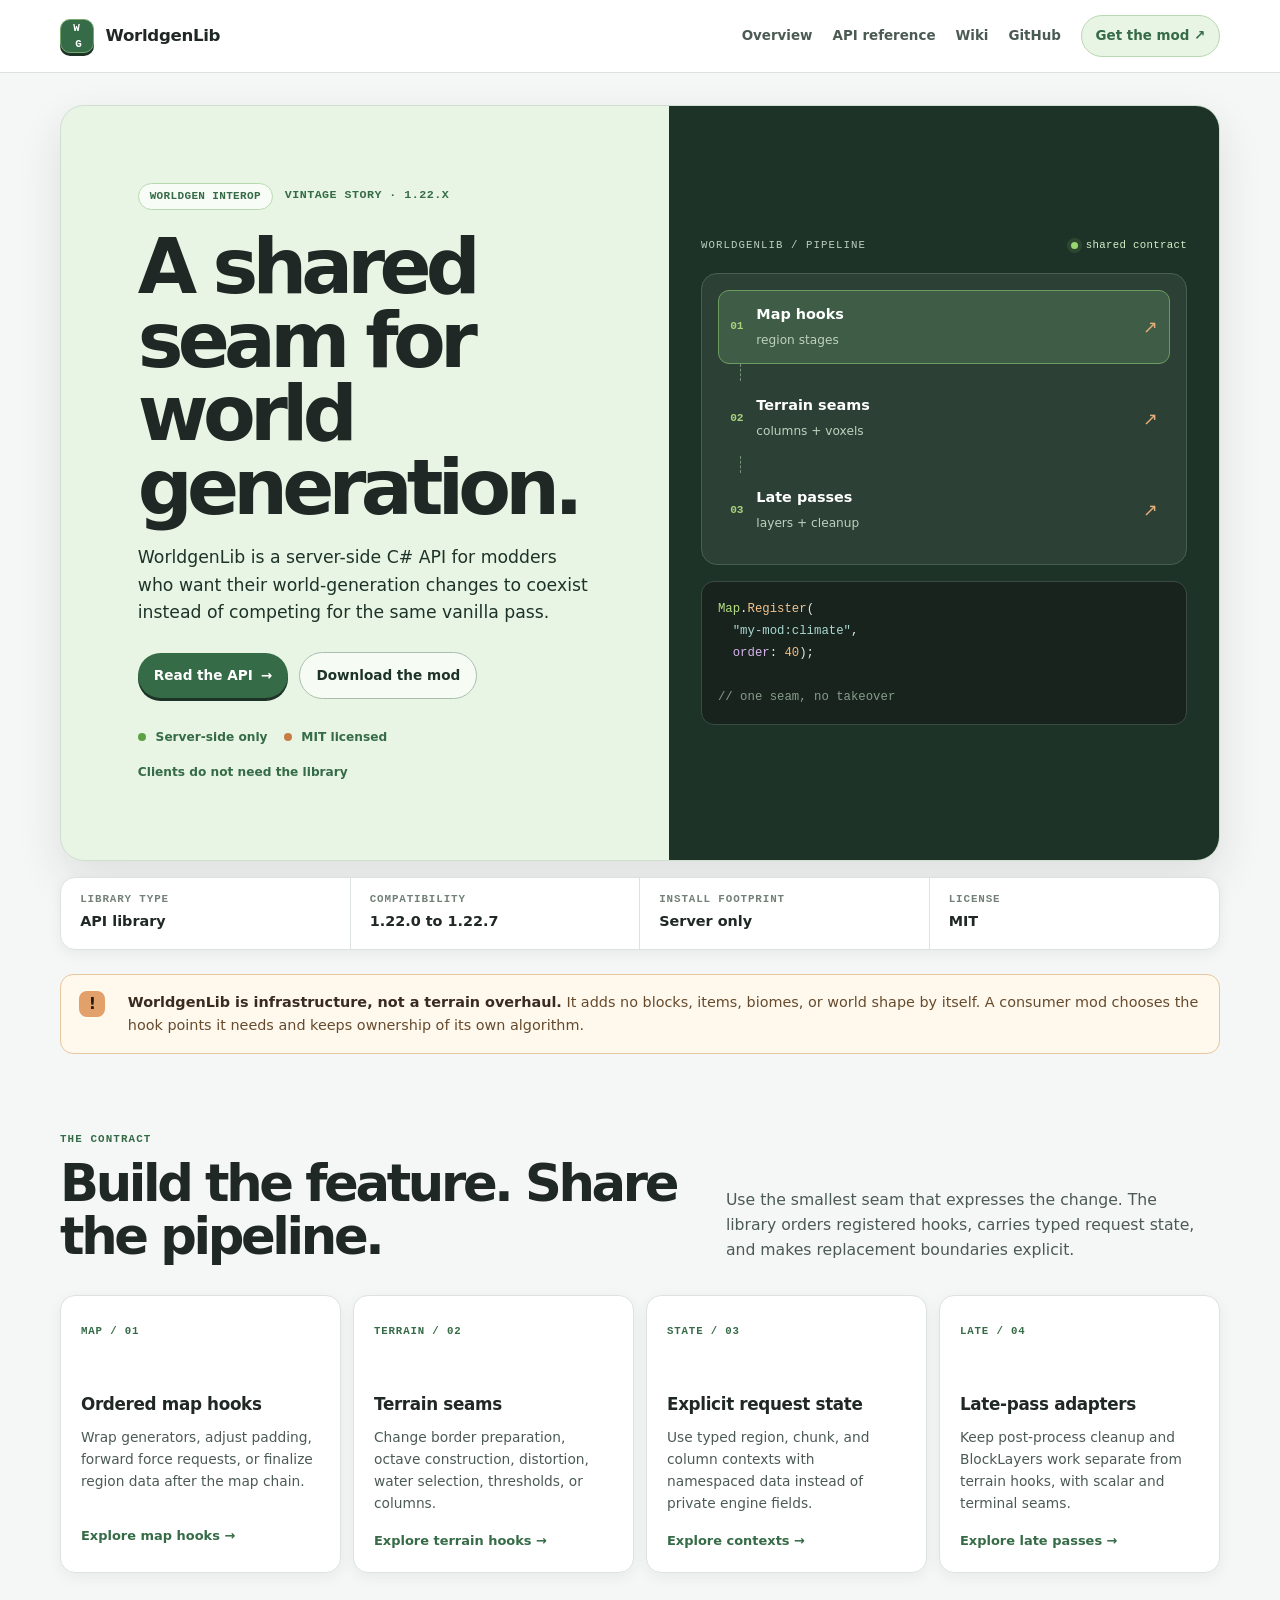
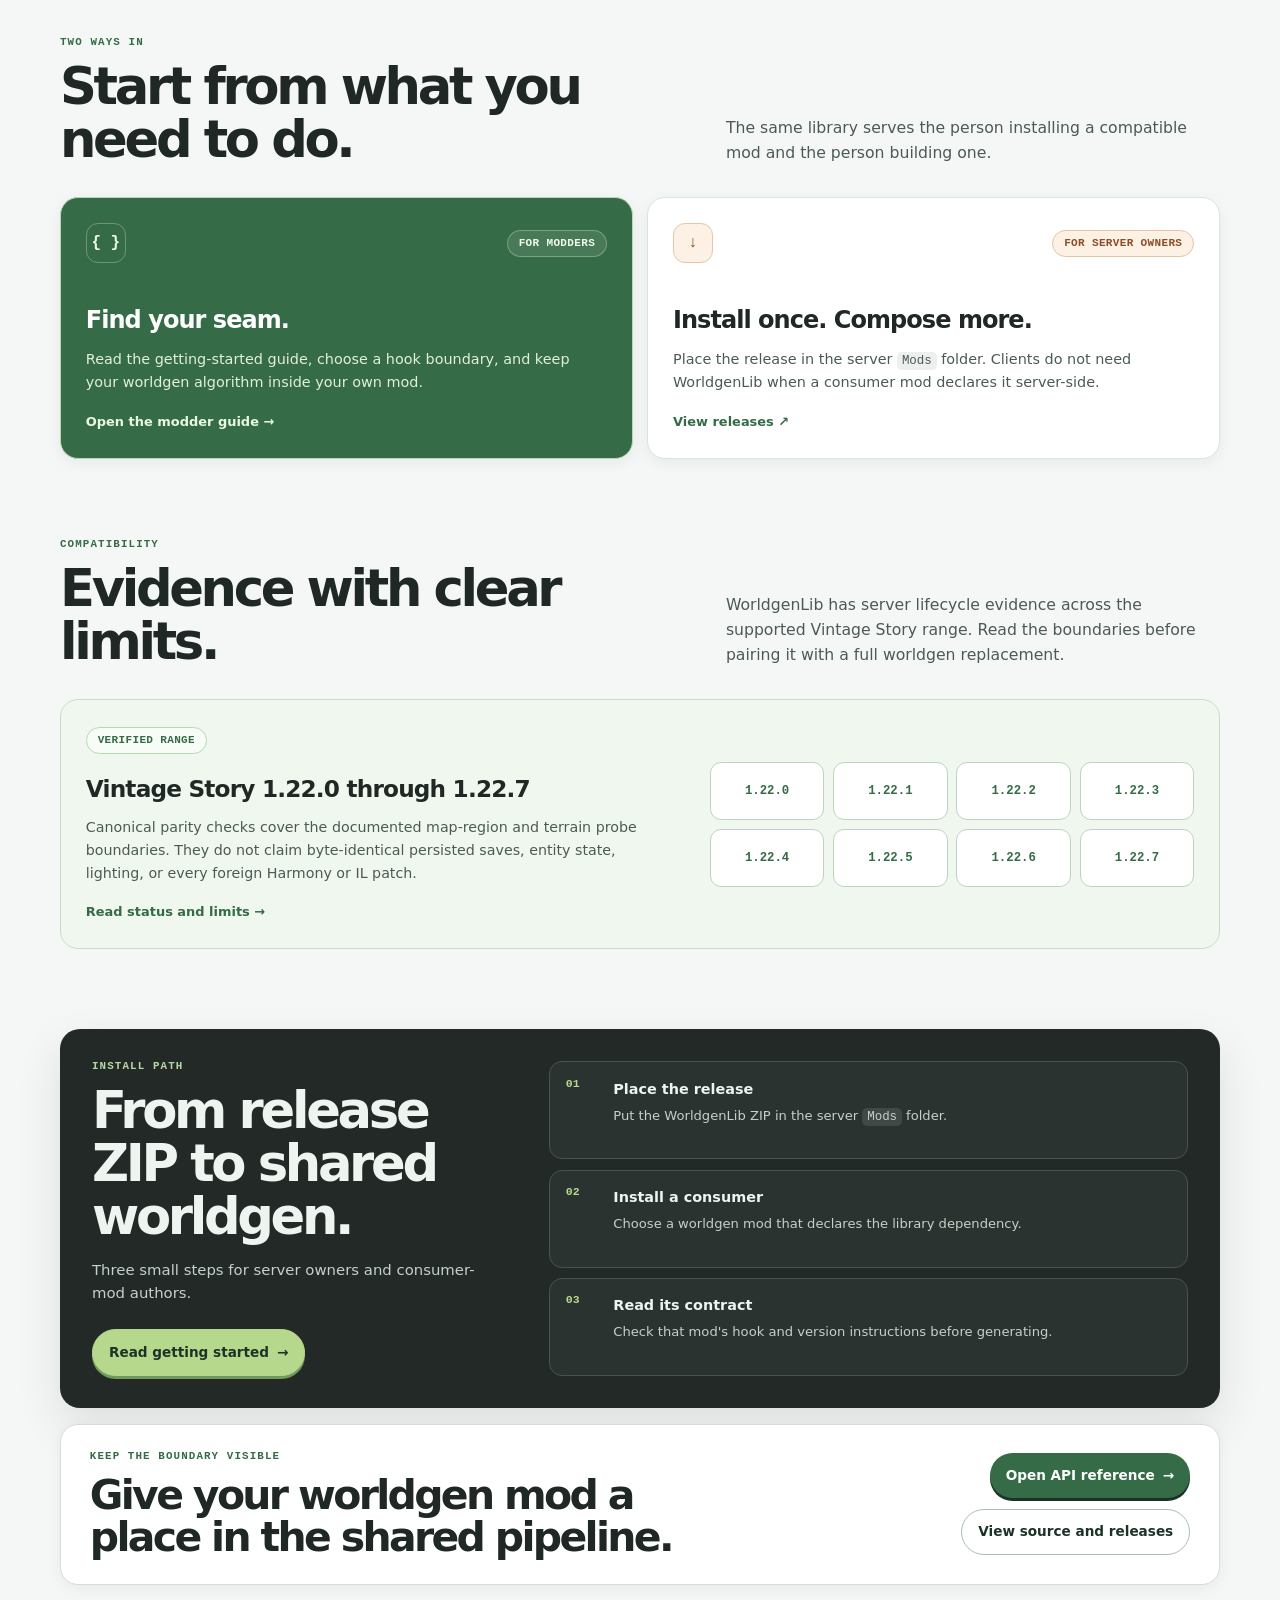
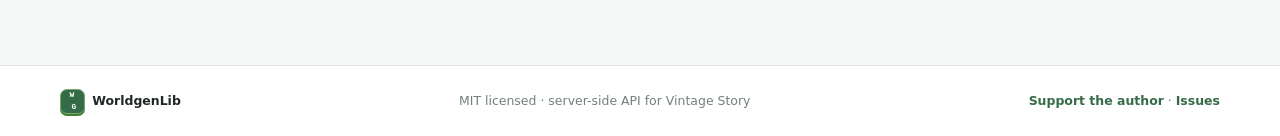
==== commit ec454caa: "release: publish WorldgenLib 0.1.0" ====
--- a/docs/site/index.html
+++ b/docs/site/index.html
@@ -66,7 +66,7 @@
 
     <section class="facts" aria-label="WorldgenLib details">
       <div><span class="facts__label">Library type</span><strong>API library</strong></div>
-      <div><span class="facts__label">Compatibility</span><strong>1.22.0 — 1.22.7</strong></div>
+      <div><span class="facts__label">Compatibility</span><strong>1.22.0 to 1.22.7</strong></div>
       <div><span class="facts__label">Install footprint</span><strong>Server only</strong></div>
       <div><span class="facts__label">License</span><strong>MIT</strong></div>
     </section>
